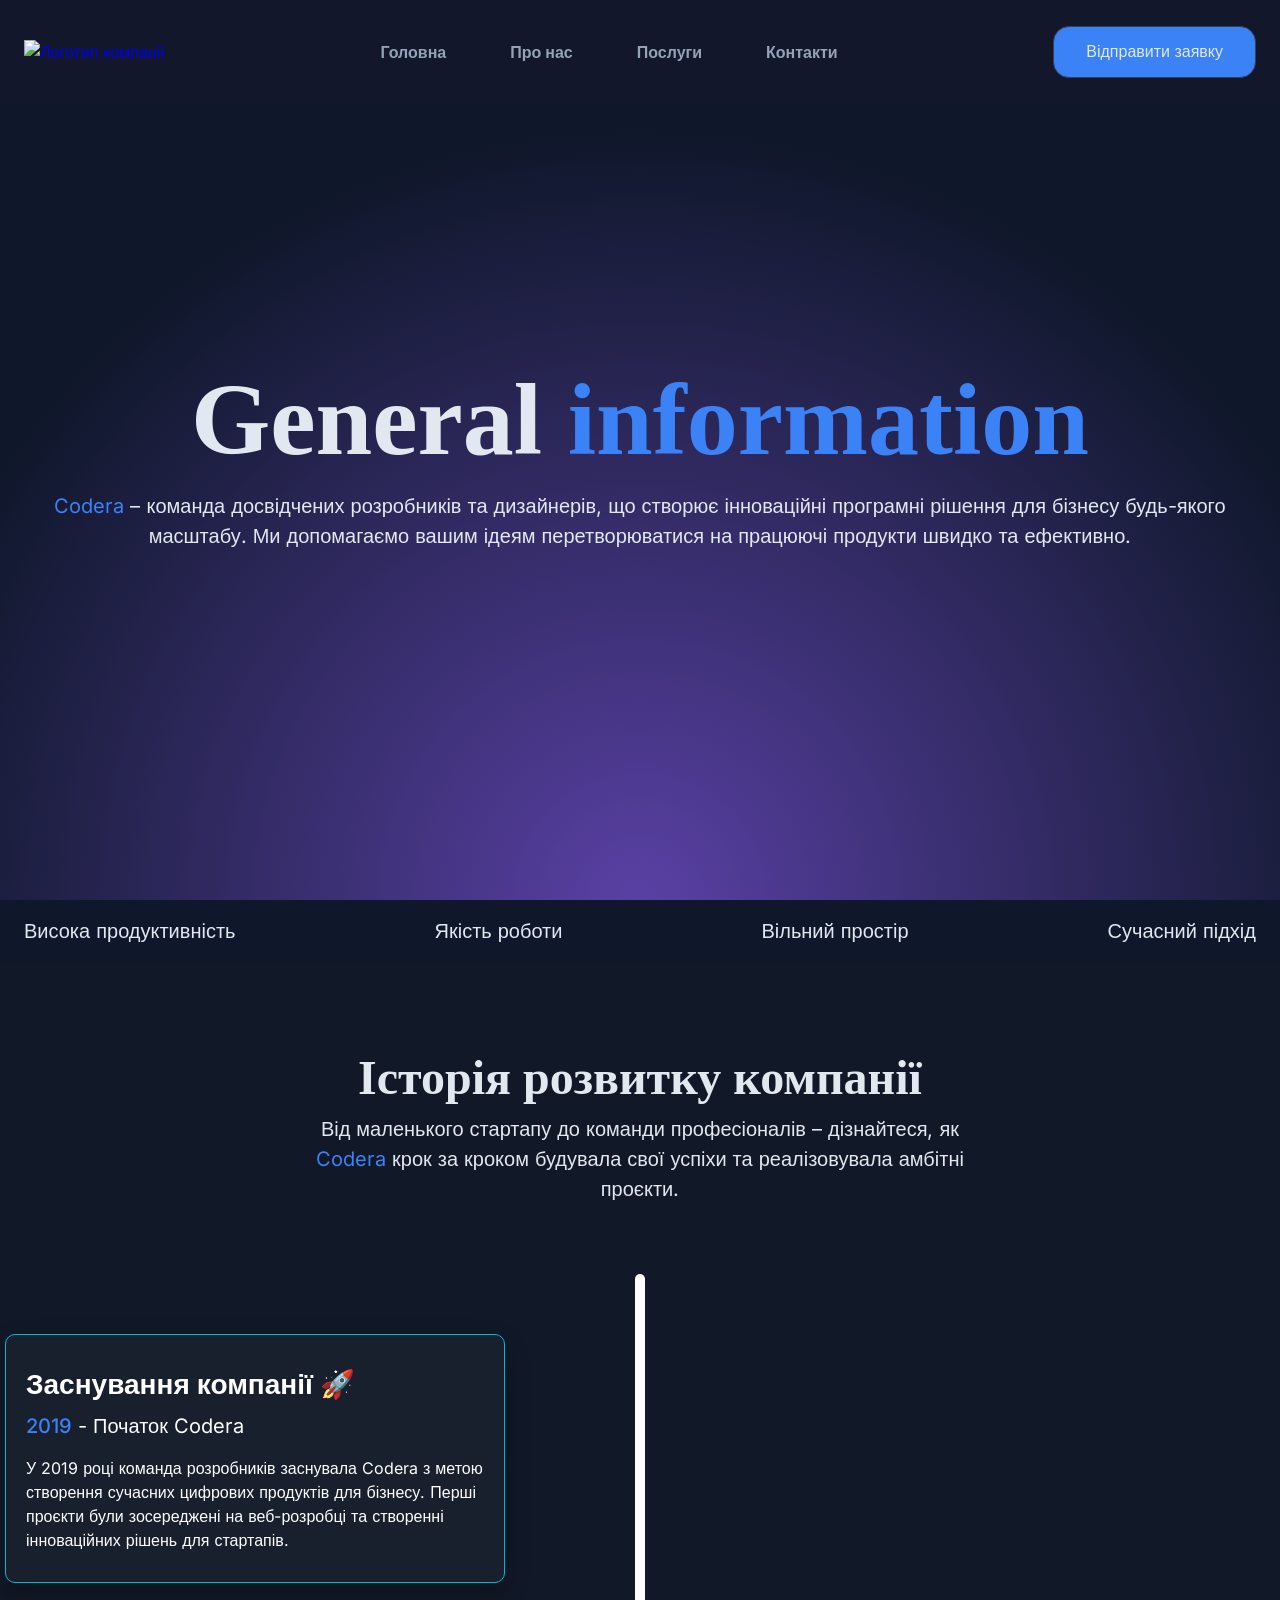
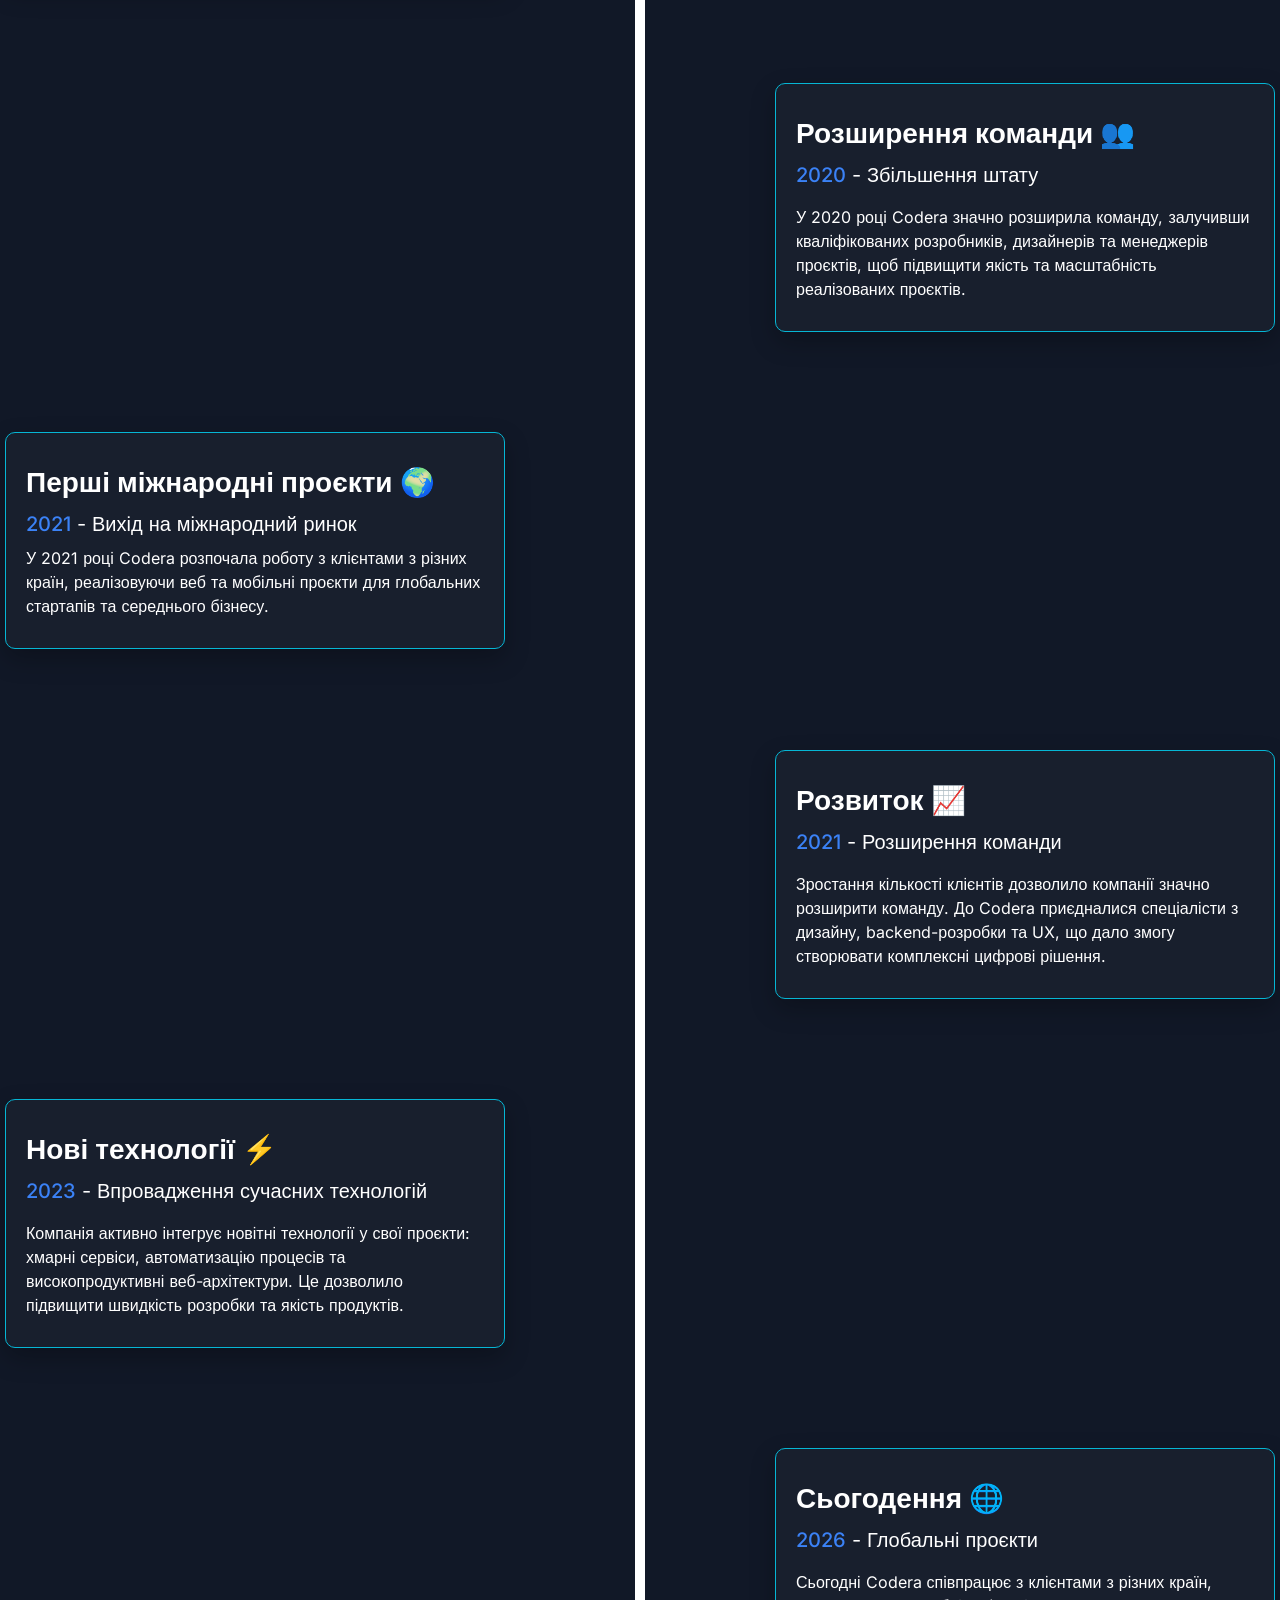
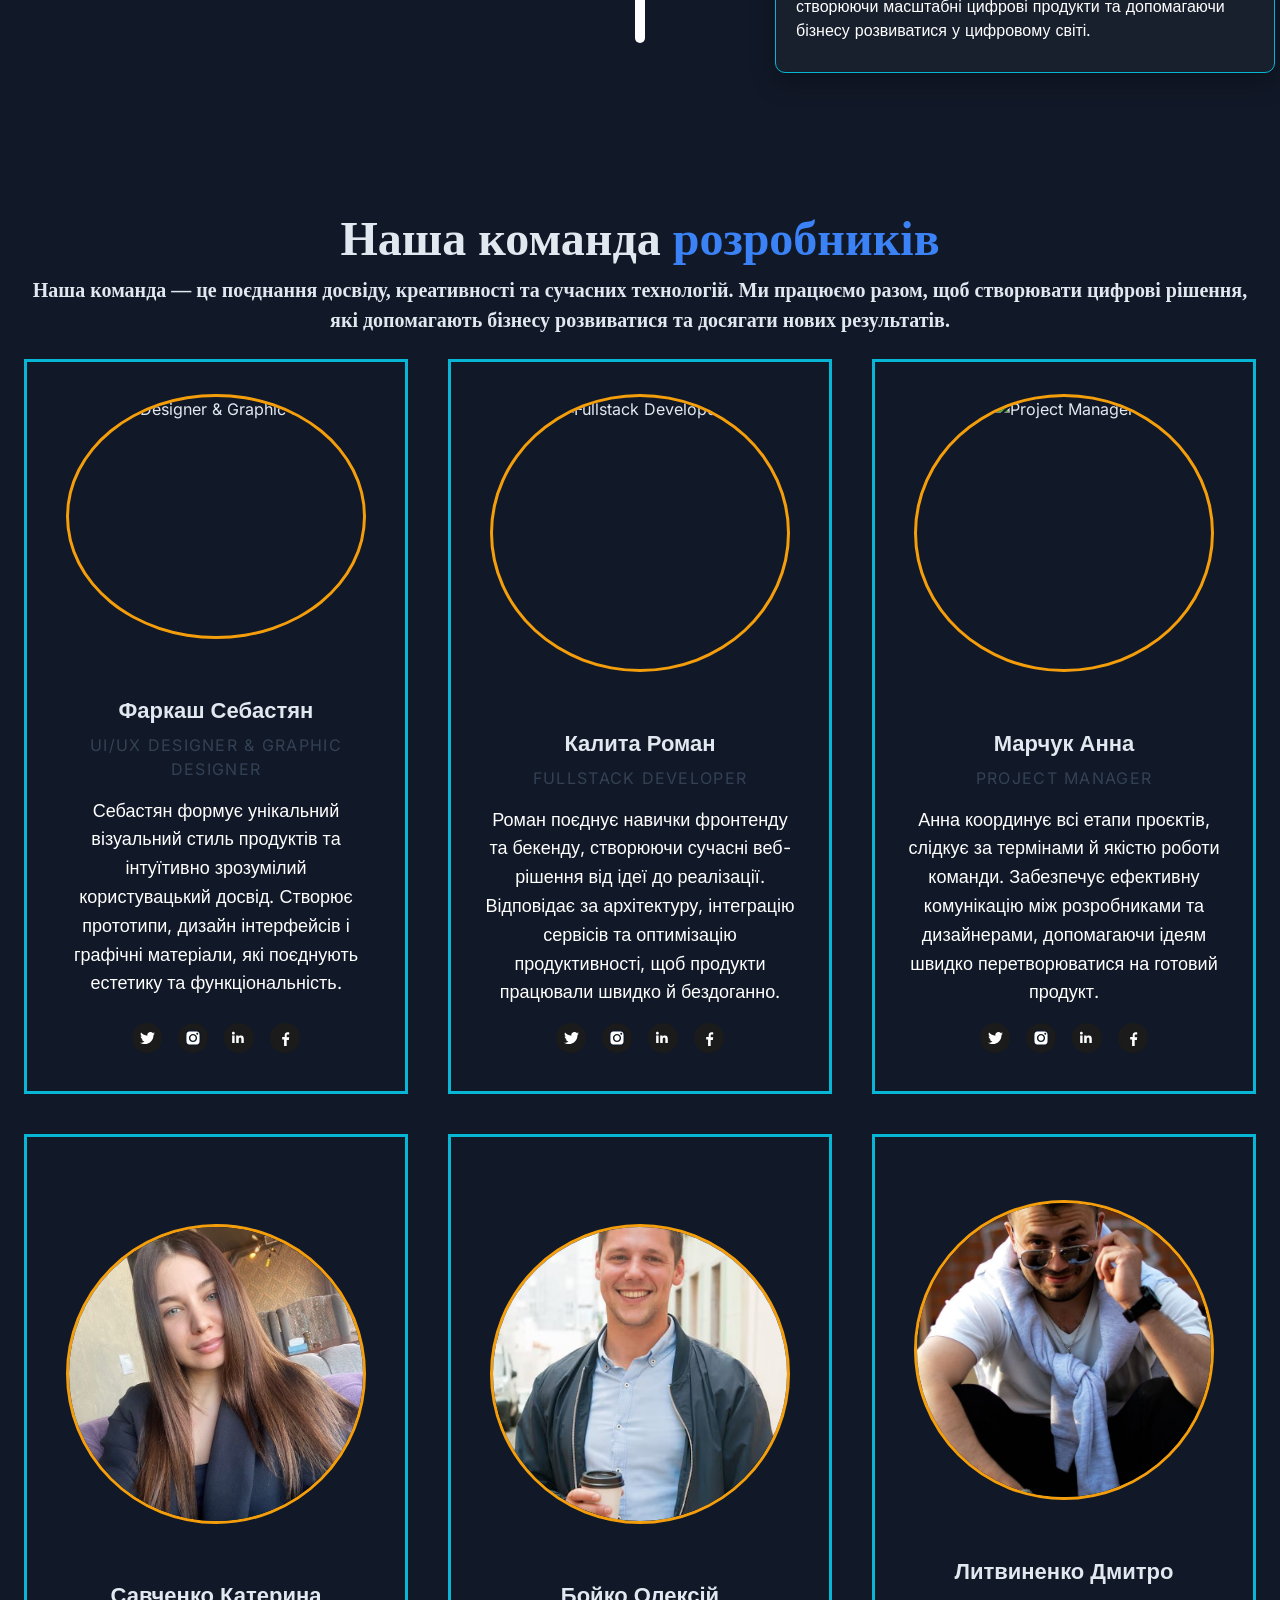
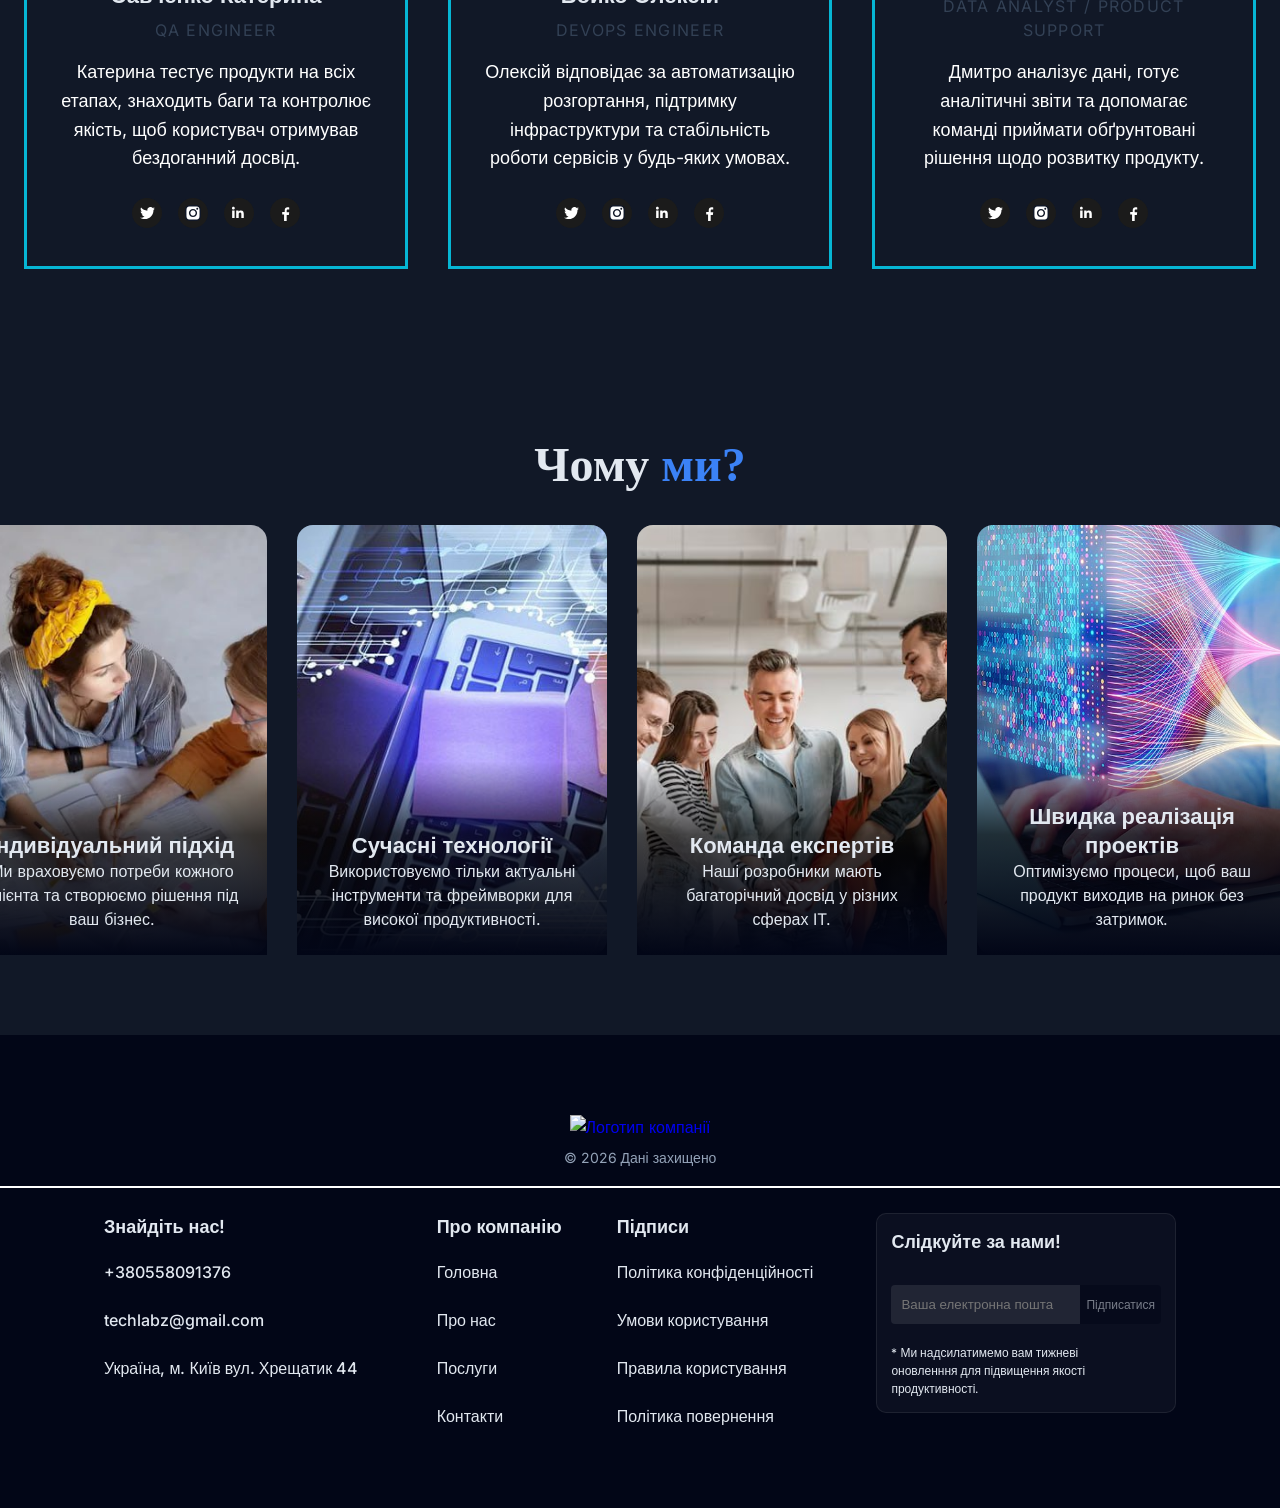
==== about.html @ 3b70743c "massive updates to project" ====
<!doctype html>
<html lang="en">
  <head>
    <meta charset="UTF-8" />
    <meta name="viewport" content="width=device-width, initial-scale=1.0" />
    <title>Codera</title>
    <link rel="stylesheet" href="./css/main.min.css" />
  </head>
  <body>
    <header class="header">
      <div class="container container__wide">
        <div class="header__container">
          <nav class="header__nav">
            <a href="index.html">
              <img
                class="company-logo"
                src="./company-logo.svg"
                alt="Логотип компанії"
              />
            </a>

            <ul class="header__menu">
              <li>
                <a class="header__link" href="index.html">Головна</a>
              </li>
              <li>
                <a class="header__link" href="about.html">Про нас</a>
              </li>
              <li><a class="header__link" href="#">Послуги</a></li>
              <li><a class="header__link" href="contacts.html">Контакти</a></li>
            </ul>
          </nav>
          <button class="submit-button font-weight-500" type="button">
            Відправити заявку
          </button>
        </div>
      </div>
    </header>
    <main>
      <section class="hero-section">
        <div class="container container__narrow">
          <div class="hero-section__container stack stack--lg">
            <div class="section-header section-header--centered">
              <h1 class="hero-section__title" lang="en">
                General <span class="text-brand">information</span>
              </h1>
              <p
                class="font-size-20 mrg-center section-title section__title--centered"
              >
                <span class="text-brand">Codera</span> – команда досвідчених
                розробників та дизайнерів, що створює інноваційні програмні
                рішення для бізнесу будь-якого масштабу. Ми допомагаємо вашим
                ідеям перетворюватися на працюючі продукти швидко та ефективно.
              </p>
            </div>
          </div>
        </div>
      </section>
      <section class="advantages-section">
        <div class="container container__narrow">
          <ul class="advantages-section__list">
            <li class="font-size-20">Висока продуктивність</li>
            <li class="font-size-20">Якість роботи</li>
            <li class="font-size-20">Вільний простір</li>
            <li class="font-size-20">Сучасний підхід</li>
          </ul>
        </div>
      </section>
      <section class="history-section section">
        <div class="container container__narrow">
          <div
            class="section-header section-header--lg section-header--centered"
          >
            <h2 class="history-section-title font-size-48">
              Історія розвитку компанії
            </h2>
            <p class="history-section-text font-size-20">
              Від маленького стартапу до команди професіоналів – дізнайтеся, як
              <span class="text-brand">Codera</span> крок за кроком будувала
              свої успіхи та реалізовувала амбітні проєкти.
            </p>
          </div>
          <div class="history-section-container">
            <div class="history-section-timeline"></div>

            <article class="history-section-item left">
              <!-- img -->
              <div class="history-section-item-text-container stack stack--md">
                <div class="history-section-titles-content stack stack--sm">
                  <h3 class="history-section-item-title">
                    Заснування компанії <span class="emoji">🚀</span>
                  </h3>
                  <p class="history-section-item-subtitle">
                    <span class="text-brand font-weight-500">2019</span> -
                    Початок Codera
                  </p>
                </div>

                <p class="history-section-item-text">
                  У 2019 році команда розробників заснувала Codera з метою
                  створення сучасних цифрових продуктів для бізнесу. Перші
                  проєкти були зосереджені на веб-розробці та створенні
                  інноваційних рішень для стартапів.
                </p>
              </div>
              <span class="history-section-item-dot"></span>
            </article>
            <article class="history-section-item right">
              <div class="history-section-item-text-container stack stack--md">
                <div class="history-section-titles-content stack stack--sm">
                  <h3 class="history-section-item-title">
                    Розширення команди <span class="emoji">👥</span>
                  </h3>
                  <p class="history-section-item-subtitle">
                    <span class="text-brand font-weight-500">2020</span> -
                    Збільшення штату
                  </p>
                </div>

                <p class="history-section-item-text">
                  У 2020 році Codera значно розширила команду, залучивши
                  кваліфікованих розробників, дизайнерів та менеджерів проєктів,
                  щоб підвищити якість та масштабність реалізованих проєктів.
                </p>
              </div>
              <span class="history-section-item-dot"></span>
            </article>

            <article class="history-section-item left">
              <div class="history-section-item-text-container stack stack--md">
                <div class="history-section-title-content stack stack--sm">
                  <h3 class="history-section-item-title">
                    Перші міжнародні проєкти <span class="emoji">🌍</span>
                  </h3>
                  <p class="history-section-item-subtitle">
                    <span class="text-brand font-weight-500">2021</span> - Вихід
                    на міжнародний ринок
                  </p>
                  <p class="history-section-item-text">
                    У 2021 році Codera розпочала роботу з клієнтами з різних
                    країн, реалізовуючи веб та мобільні проєкти для глобальних
                    стартапів та середнього бізнесу.
                  </p>
                </div>
              </div>
              <span class="history-section-item-dot"></span>
            </article>

            <article class="history-section-item right">
              <!-- img -->
              <div class="history-section-item-text-container stack stack--md">
                <div class="history-section-titles-content stack stack--sm">
                  <h3 class="history-section-item-title">
                    Розвиток <span class="emoji">📈</span>
                  </h3>
                  <p class="history-section-item-subtitle">
                    <span class="text-brand font-weight-500">2021</span> -
                    Розширення команди
                  </p>
                </div>

                <p class="history-section-item-text">
                  Зростання кількості клієнтів дозволило компанії значно
                  розширити команду. До Codera приєдналися спеціалісти з
                  дизайну, backend-розробки та UX, що дало змогу створювати
                  комплексні цифрові рішення.
                </p>
              </div>
              <span class="history-section-item-dot"></span>
            </article>

            <article class="history-section-item left">
              <!-- img -->
              <div class="history-section-item-text-container stack stack--md">
                <div class="history-section-titles-content stack stack--sm">
                  <h3 class="history-section-item-title">
                    Нові технології <span class="emoji">⚡</span>
                  </h3>
                  <p class="history-section-item-subtitle">
                    <span class="text-brand font-weight-500">2023</span> -
                    Впровадження сучасних технологій
                  </p>
                </div>

                <p class="history-section-item-text">
                  Компанія активно інтегрує новітні технології у свої проєкти:
                  хмарні сервіси, автоматизацію процесів та високопродуктивні
                  веб-архітектури. Це дозволило підвищити швидкість розробки та
                  якість продуктів.
                </p>
              </div>
              <span class="history-section-item-dot"></span>
            </article>

            <article class="history-section-item right">
              <!-- img -->
              <div class="history-section-item-text-container stack stack--md">
                <div class="history-section-titles-content stack stack--sm">
                  <h3 class="history-section-item-title">
                    Сьогодення <span class="emoji">🌐</span>
                  </h3>
                  <p class="history-section-item-subtitle">
                    <span class="text-brand font-weight-500">2026</span> -
                    Глобальні проєкти
                  </p>
                </div>

                <p class="history-section-item-text">
                  Сьогодні Codera співпрацює з клієнтами з різних країн,
                  створюючи масштабні цифрові продукти та допомагаючи бізнесу
                  розвиватися у цифровому світі.
                </p>
              </div>
              <span class="history-section-item-dot"></span>
            </article>
          </div>
        </div>
      </section>
      <section class="team-section section">
        <div class="container container__narrow">
          <div class="team-section-container stack stack--lg">
            <div class="section-header section-header--centered stack">
              <h2 class="team-section-title font-size-48">
                Наша команда <span class="text-brand">розробників</span>
                <p class="team-section-text font-size-20">
                  Наша команда — це поєднання досвіду, креативності та сучасних
                  технологій. Ми працюємо разом, щоб створювати цифрові рішення,
                  які допомагають бізнесу розвиватися та досягати нових
                  результатів.
                </p>
              </h2>
            </div>
            <ul class="section-grid">
              <li>
                <article class="team-section-card">
                  <div class="team-section-card-avatar">
                    <img
                      class="team-section-card-image"
                      src="."
                      alt="UI/UX Designer & Graphic Designer"
                    />
                  </div>
                  <div class="team-section-card-container stack stack--md">
                    <div class="team-section-text-container stack stack--md">
                      <div class="team-section-card-headings stack stack--sm">
                        <h3 class="team-section-card-title">Фаркаш Себастян</h3>
                        <p class="team-section-card-position" lang="en">
                          UI/UX Designer & Graphic Designer
                        </p>
                      </div>

                      <p class="team-section-card-text">
                        Себастян формує унікальний візуальний стиль продуктів та
                        інтуїтивно зрозумілий користувацький досвід. Створює
                        прототипи, дизайн інтерфейсів і графічні матеріали, які
                        поєднують естетику та функціональність.
                      </p>
                    </div>
                  </div>
                  <div
                    class="social-media-container social-media-container--centered"
                  >
                    <a href="#">
                      <svg width="30" height="30">
                        <use href="./icons.svg#X-icon"></use>
                      </svg>
                    </a>
                    <a href="#">
                      <svg width="30" height="30">
                        <use href="./icons.svg#instagram-icon"></use>
                      </svg>
                    </a>
                    <a href="#">
                      <svg width="30" height="30">
                        <use href="./icons.svg#linkedin-icon"></use>
                      </svg>
                    </a>
                    <a href="#">
                      <svg width="30" height="30">
                        <use href="./icons.svg#facebook-icon"></use>
                      </svg>
                    </a>
                  </div>
                </article>
              </li>
              <li>
                <article class="team-section-card">
                  <div class="team-section-card-avatar">
                    <img
                      class="team-section-card-image"
                      src="."
                      alt="Fullstack Developer"
                    />
                  </div>
                  <div class="team-section-card-container stack stack--md">
                    <div class="team-section-text-container stack stack--md">
                      <div class="team-section-card-headings stack stack--sm">
                        <h3 class="team-section-card-title">Калита Роман</h3>
                        <p class="team-section-card-position" lang="en">
                          Fullstack Developer
                        </p>
                      </div>

                      <p class="team-section-card-text">
                        Роман поєднує навички фронтенду та бекенду, створюючи
                        сучасні веб-рішення від ідеї до реалізації. Відповідає
                        за архітектуру, інтеграцію сервісів та оптимізацію
                        продуктивності, щоб продукти працювали швидко й
                        бездоганно.
                      </p>
                    </div>
                    <div
                      class="social-media-container social-media-container--centered"
                    >
                      <a href="#">
                        <svg width="30" height="30">
                          <use href="./icons.svg#X-icon"></use>
                        </svg>
                      </a>
                      <a href="#">
                        <svg width="30" height="30">
                          <use href="./icons.svg#instagram-icon"></use>
                        </svg>
                      </a>
                      <a href="#">
                        <svg width="30" height="30">
                          <use href="./icons.svg#linkedin-icon"></use>
                        </svg>
                      </a>
                      <a href="#">
                        <svg width="30" height="30">
                          <use href="./icons.svg#facebook-icon"></use>
                        </svg>
                      </a>
                    </div>
                  </div>
                </article>
              </li>
              <li>
                <article class="team-section-card">
                  <div class="team-section-card-avatar">
                    <img
                      class="team-section-card-image"
                      src="."
                      alt="Project Manager"
                    />
                  </div>
                  <div class="team-section-card-container stack stack--md">
                    <div
                      class="team-section-card-text-container stack stack--md"
                    >
                      <div class="team-section-card-headings stack stack--sm">
                        <h3 class="team-section-card-title">Марчук Анна</h3>
                        <p class="team-section-card-position" lang="en">
                          Project Manager
                        </p>
                      </div>

                      <p class="team-section-card-text">
                        Анна координує всі етапи проєктів, слідкує за термінами
                        й якістю роботи команди. Забезпечує ефективну
                        комунікацію між розробниками та дизайнерами, допомагаючи
                        ідеям швидко перетворюватися на готовий продукт.
                      </p>
                    </div>
                    <div
                      class="social-media-container social-media-container--centered"
                    >
                      <a href="#">
                        <svg width="30" height="30">
                          <use href="./icons.svg#X-icon"></use>
                        </svg>
                      </a>
                      <a href="#">
                        <svg width="30" height="30">
                          <use href="./icons.svg#instagram-icon"></use>
                        </svg>
                      </a>
                      <a href="#">
                        <svg width="30" height="30">
                          <use href="./icons.svg#linkedin-icon"></use>
                        </svg>
                      </a>
                      <a href="#">
                        <svg width="30" height="30">
                          <use href="./icons.svg#facebook-icon"></use>
                        </svg>
                      </a>
                    </div>
                  </div>
                </article>
              </li>
              <li>
                <article class="team-section-card">
                  <div class="team-section-card-avatar">
                    <img
                      class="team-section-card-image"
                      src="./images/staff-member-1.jpg"
                      alt="UI/UX Designer & Graphic Designer"
                    />
                  </div>
                  <div class="team-section-card-container stack stack--md">
                    <div class="team-section-text-container stack stack--md">
                      <div class="team-section-card-headings stack stack--sm">
                        <h3 class="team-section-card-title">
                          Савченко Катерина
                        </h3>
                        <p class="team-section-card-position" lang="en">
                          QA Engineer
                        </p>
                      </div>

                      <p class="team-section-card-text">
                        Катерина тестує продукти на всіх етапах, знаходить баги
                        та контролює якість, щоб користувач отримував
                        бездоганний досвід.
                      </p>
                    </div>
                  </div>
                  <div
                    class="social-media-container social-media-container--centered"
                  >
                    <a href="#">
                      <svg width="30" height="30">
                        <use href="./icons.svg#X-icon"></use>
                      </svg>
                    </a>
                    <a href="#">
                      <svg width="30" height="30">
                        <use href="./icons.svg#instagram-icon"></use>
                      </svg>
                    </a>
                    <a href="#">
                      <svg width="30" height="30">
                        <use href="./icons.svg#linkedin-icon"></use>
                      </svg>
                    </a>
                    <a href="#">
                      <svg width="30" height="30">
                        <use href="./icons.svg#facebook-icon"></use>
                      </svg>
                    </a>
                  </div>
                </article>
              </li>
              <li>
                <article class="team-section-card">
                  <div class="team-section-card-avatar">
                    <img
                      class="team-section-card-image"
                      src="./images/staff-member-2.jpg"
                      alt="UI/UX Designer & Graphic Designer"
                    />
                  </div>
                  <div class="team-section-card-container stack stack--md">
                    <div class="team-section-text-container stack stack--md">
                      <div class="team-section-card-headings stack stack--sm">
                        <h3 class="team-section-card-title">Бойко Олексій</h3>
                        <p class="team-section-card-position" lang="en">
                          DevOps Engineer
                        </p>
                      </div>

                      <p class="team-section-card-text">
                        Олексій відповідає за автоматизацію розгортання,
                        підтримку інфраструктури та стабільність роботи сервісів
                        у будь-яких умовах.
                      </p>
                    </div>
                  </div>
                  <div
                    class="social-media-container social-media-container--centered"
                  >
                    <a href="#">
                      <svg width="30" height="30">
                        <use href="./icons.svg#X-icon"></use>
                      </svg>
                    </a>
                    <a href="#">
                      <svg width="30" height="30">
                        <use href="./icons.svg#instagram-icon"></use>
                      </svg>
                    </a>
                    <a href="#">
                      <svg width="30" height="30">
                        <use href="./icons.svg#linkedin-icon"></use>
                      </svg>
                    </a>
                    <a href="#">
                      <svg width="30" height="30">
                        <use href="./icons.svg#facebook-icon"></use>
                      </svg>
                    </a>
                  </div>
                </article>
              </li>
              <li>
                <article class="team-section-card">
                  <div class="team-section-card-avatar">
                    <img
                      class="team-section-card-image"
                      src="./images/staff-member-3.jpg"
                      alt="UI/UX Designer & Graphic Designer"
                    />
                  </div>
                  <div class="team-section-card-container stack stack--md">
                    <div class="team-section-text-container stack stack--md">
                      <div class="team-section-card-headings stack stack--sm">
                        <h3 class="team-section-card-title">
                          Литвиненко Дмитро
                        </h3>
                        <p class="team-section-card-position" lang="en">
                          Data Analyst / Product Support
                        </p>
                      </div>

                      <p class="team-section-card-text">
                        Дмитро аналізує дані, готує аналітичні звіти та
                        допомагає команді приймати обґрунтовані рішення щодо
                        розвитку продукту.
                      </p>
                    </div>
                  </div>
                  <div
                    class="social-media-container social-media-container--centered"
                  >
                    <a href="#">
                      <svg width="30" height="30">
                        <use href="./icons.svg#X-icon"></use>
                      </svg>
                    </a>
                    <a href="#">
                      <svg width="30" height="30">
                        <use href="./icons.svg#instagram-icon"></use>
                      </svg>
                    </a>
                    <a href="#">
                      <svg width="30" height="30">
                        <use href="./icons.svg#linkedin-icon"></use>
                      </svg>
                    </a>
                    <a href="#">
                      <svg width="30" height="30">
                        <use href="./icons.svg#facebook-icon"></use>
                      </svg>
                    </a>
                  </div>
                </article>
              </li>
            </ul>
          </div>
        </div>
      </section>
      <section class="benefits-section section">
        <div class="benefits-section-container stack stack--lg">
          <h2 class="benefits-section-title font-size-48 text-center">
            Чому <span class="text-brand">ми?</span>
          </h2>

          <ul class="benefits-section-list">
            <li class="benefits-section-item">
              <article class="benefits-section-card">
                <img
                  class="benefits-section-card-image"
                  src="./images/advantages-photo-3.jpg"
                  alt="перевага Компанії"
                />

                <h3 class="benefits-section-card-title">
                  Індивідуальний підхід
                </h3>
                <p class="benefits-section-card-text text-center">
                  Ми враховуємо потреби кожного клієнта та створюємо рішення під
                  ваш бізнес.
                </p>
                <div class="card-gradient"></div>
              </article>
            </li>
            <li class="benefits-section-item">
              <article class="benefits-section-card">
                <img
                  class="benefits-section-card-image"
                  src="./images/advantages-photo-1.jpg"
                  alt="перевага Компанії"
                />
                <h3 class="benefits-section-card-title">Сучасні технології</h3>
                <p class="benefits-section-card-text text-center">
                  Використовуємо тільки актуальні інструменти та фреймворки для
                  високої продуктивності.
                </p>
                <div class="card-gradient"></div>
              </article>
            </li>
            <li class="benefits-section-item">
              <article class="benefits-section-card">
                <img
                  class="benefits-section-card-image"
                  src="./images/advantages-photo-2.jpg"
                  alt="перевага Компанії"
                />
                <h3 class="benefits-section-card-title">Команда експертів</h3>
                <p class="benefits-section-card-text text-center">
                  Наші розробники мають багаторічний досвід у різних сферах IT.
                </p>
                <div class="card-gradient"></div>
              </article>
            </li>
            <li class="benefits-section-item">
              <article class="benefits-section-card">
                <img
                  class="benefits-section-card-image"
                  src="./images/advantages-photo-4.jpg"
                  alt="перевага Компанії"
                />
                <h3 class="benefits-section-card-title text-center">
                  Швидка реалізація проектів
                </h3>
                <p class="benefits-section-card-text text-center">
                  Оптимізуємо процеси, щоб ваш продукт виходив на ринок без
                  затримок.
                </p>
                <div class="card-gradient"></div>
              </article>
            </li>
            <li class="benefits-section-item">
              <article class="benefits-section-card">
                <img
                  class="benefits-section-card-image"
                  src="./images/history-img-1.jpg"
                  alt="перевага Компанії"
                />
                <h3 class="benefits-section-card-title">Якість понад усе</h3>
                <p class="benefits-section-card-text text-center">
                  Тестування на кожному етапі гарантує стабільність і
                  надійність.
                </p>
                <div class="card-gradient"></div>
              </article>
            </li>
            <li class="benefits-section-item">
              <article class="benefits-section-card">
                <img
                  class="benefits-section-card-image"
                  src="./images/history-img-3.jpg"
                  alt="перевага Компанії"
                />

                <h3 class="benefits-section-card-title">Постійна підтримка</h3>
                <p class="benefits-section-card-text text-center">
                  Ми супроводжуємо проекти навіть після релізу, щоб ваш бізнес
                  працював без збоїв.
                </p>
                <div class="card-gradient"></div>
              </article>
            </li>
            <li class="benefits-section-item">
              <article class="benefits-section-card">
                <img
                  class="benefits-section-card-image"
                  src="./images/history-img-2.jpg"
                  alt="перевага Компанії"
                />
                <h3 class="benefits-section-card-title">Прозора комунікація</h3>
                <p class="benefits-section-card-text text-center">
                  Ви завжди в курсі прогресу проекту, без неприємних сюрпризів.
                </p>
                <div class="card-gradient"></div>
              </article>
            </li>
          </ul>
        </div>
      </section>
    </main>
    <footer class="footer">
      <div class="container container__wide">
        <div class="footer__container">
          <div class="footer__info stack stack--sm">
            <a href="#">
              <img
                class="company-logo"
                src="./company-logo.svg"
                alt="Логотип компанії"
              />
            </a>
            <p class="footer__copyright">&copy; 2026 Дані захищено</p>
          </div>

          <div class="footer__content-container">
            <div class="footer__address-interactives">
              <address class="footer__address">
                <h4 class="footer__address-title">Знайдіть нас!</h4>
                <ul class="footer__address-list stack stack--lg">
                  <li class="footer__address-link">
                    <a class="footer__link" href="tel:+380558091376"
                      >+380558091376</a
                    >
                  </li>
                  <li class="footer__address-link">
                    <a class="footer__link" href="mailto:techlabz@gmail.com"
                      >techlabz@gmail.com</a
                    >
                  </li>
                  <li class="footer__address-link">
                    <a
                      class="footer__link"
                      href="https://www.google.com/maps/@50.4439377,30.5202675,21z?entry=ttu&g_ep=EgoyMDI2MDMwNC4xIKXMDSoASAFQAw%3D%3D"
                      >Україна, м. Київ вул. Хрещатик 44</a
                    >
                  </li>
                </ul>
              </address>
              <div class="footer__interactives">
                <div class="footer__links">
                  <h4 class="footer__links-title">Про компанію</h4>
                  <ul class="footer__nav-list stack stack--lg">
                    <li><a class="footer__link" href="#">Головна</a></li>
                    <li><a class="footer__link" href="#">Про нас</a></li>
                    <li><a class="footer__link" href="#">Послуги</a></li>
                    <li><a class="footer__link" href="#">Контакти</a></li>
                  </ul>
                </div>
                <div class="footer__legals">
                  <h4 class="footer__legals-title">Підписи</h4>
                  <ul class="footer__legals-list stack stack--lg">
                    <li>
                      <a class="footer__link" href="#"
                        >Політика конфіденційності</a
                      >
                    </li>
                    <li>
                      <a class="footer__link" href="#">Умови користування</a>
                    </li>
                    <li>
                      <a class="footer__link" href="#">Правила користування</a>
                    </li>
                    <li>
                      <a class="footer__link" href="#">Політика повернення</a>
                    </li>
                  </ul>
                </div>
              </div>
            </div>

            <div class="footer__input-window">
              <h4 class="footer__input-window-title">Слідкуйте за нами!</h4>
              <form class="footer__form" name="subscription-form">
                <div class="footer__input">
                  <label
                    class="footer__input-label visually-hidden"
                    for="user-subscription"
                    >Ваша електронна пошта</label
                  >
                  <input
                    class="footer__input-control"
                    id="user-subscription"
                    name="user-subscription"
                    type="email"
                    pattern="^[^\s@]+@[^\s@]+\.[^\s@]{2,}$"
                    autocomplete="off"
                    title="Enter a valid email"
                    placeholder="Ваша електронна пошта"
                  />
                </div>
                <button class="button-subscribe" type="submit" disabled>
                  Підписатися
                </button>
              </form>
              <p class="footer__input-window-text">
                * Ми надсилатимемо вам тижневі оновленння для підвищення якості
                продуктивності.
              </p>
            </div>
          </div>
        </div>
      </div>
    </footer>
    <script src="./js/scroll-animations.js"></script>
    <script src="./js/slider.js"></script>
  </body>
</html>
---- css/main.min.css ----
@font-face{font-display:swap;font-family:"Montserrat";font-style:normal;font-weight:400;src:url("../fonts/montserrat-v31-latin-regular.woff2") format("woff2")}@font-face{font-display:swap;font-family:"Montserrat";font-style:normal;font-weight:500;src:url("../fonts/montserrat-v31-latin-500.woff2") format("woff2")}@font-face{font-display:swap;font-family:"Montserrat";font-style:normal;font-weight:600;src:url("../fonts/montserrat-v31-latin-600.woff2") format("woff2")}@font-face{font-display:swap;font-family:"Montserrat";font-style:normal;font-weight:700;src:url("../fonts/montserrat-v31-latin-700.woff2") format("woff2")}@font-face{font-display:swap;font-family:"Inter";font-style:normal;font-weight:400;src:url("../fonts/inter-v20-latin-regular.woff2") format("woff2")}@font-face{font-display:swap;font-family:"Inter";font-style:normal;font-weight:500;src:url("../fonts/inter-v20-latin-500.woff2") format("woff2")}@font-face{font-display:swap;font-family:"Inter";font-style:normal;font-weight:600;src:url("../fonts/inter-v20-latin-600.woff2") format("woff2")}*{-webkit-box-sizing:border-box;box-sizing:border-box}a{display:inline-block;text-decoration:none}ul{list-style-type:none;padding:0;margin:0}body{overflow-x:hidden;font-size:16px;font-weight:400;font-family:"Inter",sans-serif;line-height:1.5;background-color:var(--color-brand-dark);color:var(--color-brand-text);margin:0}address{font-style:normal}[class$=-button]{display:block}h1,h2{font-family:"Monteserrat","sans-serif";font-size:32px}h3{font-size:28px;line-height:1.3}h1,h2,h3,h4,h5,h6,p{margin:0}fieldset{border:none;margin:0;padding:0}input,textarea{outline:none}img{width:100%;height:100%;-o-object-fit:cover;object-fit:cover}:root{--color-brand-default: #3b82f6;--color-brand-dark: #0f172a;--color-secondary-dark: #1e293b;--color-brand-hover: #2563eb;--color-brand-light: #ffffff;--color-brand-text: #e2e8f0;--color-secondary-text: #94a3b8;--color-brand-border: #334155;--color-brand-highlight: #06b6d4;--color-section-alternative: #111827;--color-highlight-border: #f59e0b}.visually-hidden{position:absolute;top:auto;left:-10000px;overflow:hidden;width:1px;height:1px}.font-weight-500{font-weight:500}.font-size-20{font-size:20px}.font-size-48{font-size:48px}.section-header{width:100%}.section-header--centered{margin:0 auto;text-align:center}.section-header--sm{max-width:400px}.section-header--md{max-width:600px}.section-header--lg{max-width:700px}.stack{display:-webkit-box;display:-ms-flexbox;display:flex;-webkit-box-orient:vertical;-webkit-box-direction:normal;-ms-flex-direction:column;flex-direction:column}.stack--sm{gap:8px}.stack--md{gap:16px}.stack--lg{gap:24px}.company-logo{width:185px;height:auto}.emoji{white-space:nowrap}.circle-small{position:absolute;z-index:2;right:112px;bottom:42px;width:138px;height:138px;border-radius:50%;background-color:var(--color-brand-border)}.circle-big{position:absolute;bottom:-98px;right:-87px;width:269px;height:269px;border-radius:50%;background-color:var(--color-secondary-dark)}.text-brand{color:var(--color-brand-default)}.text-white{color:var(--color-brand-text)}.text-center{text-align:center}.mrg-center{margin:0 auto}.card-gradient{position:absolute;inset:0;background:-webkit-gradient(linear, left top, left bottom, color-stop(55%, rgba(0, 0, 0, 0)), color-stop(72%, rgba(0, 0, 0, 0.7)), to(#020617));background:linear-gradient(180deg, rgba(0, 0, 0, 0) 55%, rgba(0, 0, 0, 0.7) 72%, #020617 100%);z-index:1}.container{width:100%;margin:0 auto;padding:0 24px}.container__narrow{max-width:1388px}.container__wide{max-width:1548px}.section{padding:80px 0;background-color:var(--color-section-alternative)}.section__title--centered{text-align:center}.section-grid{display:grid;gap:40px;grid-template-columns:repeat(auto-fit, minmax(380px, 1fr));-webkit-box-align:end;-ms-flex-align:end;align-items:end}@-webkit-keyframes borderRun-about{0%{background-position:0%}100%{background-position:100%}}@keyframes borderRun-about{0%{background-position:0%}100%{background-position:100%}}@-webkit-keyframes borderRun-service{0%{background-position:0%}100%{background-position:300%}}@keyframes borderRun-service{0%{background-position:0%}100%{background-position:300%}}.social-media-container{display:-webkit-box;display:-ms-flexbox;display:flex;gap:16px}.social-media-container--centered{-webkit-box-pack:center;-ms-flex-pack:center;justify-content:center}.submit-button,.readmore-button{font-size:16px;padding:16px 32px;border:1px solid var(--color-brand-border);color:var(--color-brand-text);background-color:var(--color-brand-default);border-radius:16px;-webkit-transition:background-color .4s;transition:background-color .4s}.submit-button:hover{background-color:var(--color-brand-hover)}.readmore-button{background-color:var(--color-brand-light);color:var(--color-secondary-dark);-webkit-transition:color .4s,background-color .4s;transition:color .4s,background-color .4s}.readmore-button:hover{background-color:var(--color-secondary-text);color:var(--color-brand-light)}.make-a-call-button{z-index:2;display:-webkit-box;display:-ms-flexbox;display:flex;gap:16px;-webkit-box-align:center;-ms-flex-align:center;align-items:center;-webkit-box-pack:center;-ms-flex-pack:center;justify-content:center;padding:12px 20px;border:1px solid var(--color-brand-border);background-color:var(--color-brand-default);color:var(--color-brand-text);border-radius:10px;-webkit-transition:background-color .4s;transition:background-color .4s}.make-a-call-button:hover{background-color:var(--color-brand-hover)}.make-a-call-button:hover .arrow-wrapper{-webkit-transform:translateX(10px);transform:translateX(10px)}.button-subscribe{border-radius:0 4px 4px 0;border:none;background-color:#020617;color:var(--color-brand-text);font-size:12px;-webkit-transition:background-color .35s ease;transition:background-color .35s ease}.button-subscribe:disabled{opacity:.5;cursor:not-allowed}.button-subscribe:not(:disabled):hover{background-color:var(--color-brand-dark)}.send-message-button{-ms-flex-item-align:end;align-self:flex-end}.arrow-wrapper{-webkit-transition:-webkit-transform .35s ease;transition:-webkit-transform .35s ease;transition:transform .35s ease;transition:transform .35s ease, -webkit-transform .35s ease}.btn-arrow{-webkit-transform:rotate(180deg);transform:rotate(180deg);color:var(--color-brand-highlight)}.header{position:fixed;padding:26px 0;z-index:6;top:0;left:0;width:100%;background-color:rgba(20,25,45,.7);backdrop-filter:blur(12px)}.header__container{display:-webkit-box;display:-ms-flexbox;display:flex;-webkit-box-align:center;-ms-flex-align:center;align-items:center;gap:40px}.header__nav{display:-webkit-box;display:-ms-flexbox;display:flex;-webkit-box-align:center;-ms-flex-align:center;align-items:center;gap:40px;-webkit-box-flex:1;-ms-flex-positive:1;flex-grow:1}.header__menu{display:-webkit-box;display:-ms-flexbox;display:flex;-webkit-box-pack:center;-ms-flex-pack:center;justify-content:center;-webkit-box-align:center;-ms-flex-align:center;align-items:center;gap:64px;-webkit-box-flex:1;-ms-flex-positive:1;flex-grow:1}.header__link{color:var(--color-secondary-text);font-weight:600;-webkit-transition:color .35s;transition:color .35s}.header__link:hover{color:var(--color-brand-default)}.hero-section{position:relative;padding:272px 0;height:100vh;width:100%;display:-webkit-box;display:-ms-flexbox;display:flex;-webkit-box-pack:center;-ms-flex-pack:center;justify-content:center;-webkit-box-align:center;-ms-flex-align:center;align-items:center;overflow:hidden;background:radial-gradient(circle at center bottom, rgba(139, 92, 246, 0.6) 0%, rgba(15, 23, 42, 0.9) 70%, var(--color-brand-dark) 100%)}.hero-section__container{-webkit-box-pack:center;-ms-flex-pack:center;justify-content:center}.hero-section__title{font-size:102px;font-weight:600;white-space:nowrap;line-height:1.4}.hero-section__btn-container{-webkit-box-align:center;-ms-flex-align:center;align-items:center;-webkit-box-pack:space-evenly;-ms-flex-pack:space-evenly;justify-content:space-evenly;-webkit-box-orient:horizontal;-webkit-box-direction:normal;-ms-flex-direction:row;flex-direction:row}.advantages-section{padding:16px 0}.advantages-section__list{display:-webkit-box;display:-ms-flexbox;display:flex;-webkit-box-align:center;-ms-flex-align:center;align-items:center;-webkit-box-pack:justify;-ms-flex-pack:justify;justify-content:space-between;-webkit-box-flex:1;-ms-flex-positive:1;flex-grow:1;gap:54px;background-color:rgba(0,0,0,0)}.about-us-section__container{gap:28px}.about-us-section__list{display:-webkit-box;display:-ms-flexbox;display:flex;-webkit-box-align:center;-ms-flex-align:center;align-items:center;-ms-flex-wrap:wrap;flex-wrap:wrap;-webkit-box-pack:space-evenly;-ms-flex-pack:space-evenly;justify-content:space-evenly;gap:30px 40px}.about-us-section-card{position:relative;padding:24px;display:-webkit-box;display:-ms-flexbox;display:flex;border:1px solid var(--color-brand-highlight);-webkit-box-orient:vertical;-webkit-box-direction:normal;-ms-flex-direction:column;flex-direction:column;-webkit-box-pack:end;-ms-flex-pack:end;justify-content:flex-end;-webkit-box-align:center;-ms-flex-align:center;align-items:center;min-height:530px;width:380px;border-radius:16px;background:#020617;z-index:0;background-image:-webkit-gradient(linear, left top, left bottom, color-stop(55.21%, rgba(49, 38, 26, 0)), color-stop(72.92%, rgba(49, 38, 26, 0.71)), to(var(--color-primary-dark)));background-image:linear-gradient(180deg, rgba(49, 38, 26, 0) 55.21%, rgba(49, 38, 26, 0.71) 72.92%, var(--color-primary-dark) 100%);-webkit-transition:-webkit-transform .35s ease,-webkit-box-shadow .35s ease;transition:-webkit-transform .35s ease,-webkit-box-shadow .35s ease;transition:transform .35s ease,box-shadow .35s ease;transition:transform .35s ease,box-shadow .35s ease,-webkit-transform .35s ease,-webkit-box-shadow .35s ease;-webkit-animation:borderRun-about 3s linear infinite;animation:borderRun-about 3s linear infinite}.about-us-section-card::before{content:"";position:absolute;inset:-2px;background:-webkit-gradient(linear, left top, right top, from(transparent), color-stop(#2563eb), color-stop(#9933ea), to(transparent));background:linear-gradient(90deg, transparent, #2563eb, #9933ea, transparent);opacity:0;z-index:-1;-webkit-transition:opacity .35s ease;transition:opacity .35s ease;border-radius:inherit}.about-us-section-card::after{content:"";position:absolute;inset:0;background:linear-gradient(120deg, #2563eb, #9933ea);opacity:0;border-radius:inherit;-webkit-transition:opacity .35s ease;transition:opacity .35s ease;z-index:0}.about-us-section-card:hover{-webkit-transform:translateY(-12px) scale(1.02);transform:translateY(-12px) scale(1.02);-webkit-box-shadow:0 25px 60px rgba(0,0,0,.4);box-shadow:0 25px 60px rgba(0,0,0,.4)}.about-us-section-card:hover::before{opacity:.8}.about-us-section-card::after{opacity:.1}.about-us-section-card__title{position:relative;z-index:2;text-align:center;margin-bottom:8px;font-size:25px}.about-us-section-card__text{position:relative;z-index:2;max-width:251px;text-align:center;min-height:74px}.about-us-section-card-wrapper{position:absolute;top:0;left:0;z-index:0;width:100%;height:100%;overflow:hidden;border-radius:16px}.about-us-section-card-image{width:100%;height:100%;-o-object-fit:cover;object-fit:cover;-webkit-transition:-webkit-transform .35s ease;transition:-webkit-transform .35s ease;transition:transform .35s ease;transition:transform .35s ease, -webkit-transform .35s ease}.about-us-section-card:hover .about-us-section-card-image{-webkit-transform:scale(1.05);transform:scale(1.05)}.achievements-section__container{display:-webkit-box;display:-ms-flexbox;display:flex;-webkit-box-align:center;-ms-flex-align:center;align-items:center;-webkit-box-pack:space-evenly;-ms-flex-pack:space-evenly;justify-content:space-evenly;gap:80px}.achievements-section__list{display:grid;grid-template-columns:repeat(2, -webkit-max-content);grid-template-columns:repeat(2, max-content);gap:30px 40px}.achievements-section__card-title{line-height:1.3;text-align:center;max-width:320px;margin-bottom:10px;white-space:nowrap}.achievements-section__card-text{max-width:400px;line-height:1.2}.services-section__container{display:-webkit-box;display:-ms-flexbox;display:flex;-webkit-box-orient:vertical;-webkit-box-direction:normal;-ms-flex-direction:column;flex-direction:column;gap:28px}.services-section-card{position:relative;overflow:hidden;padding:32px;width:100%;height:500px;min-height:220px;border-radius:16px;border:1px solid var(--color-brand-highlight);display:-webkit-box;display:-ms-flexbox;display:flex;-webkit-box-orient:vertical;-webkit-box-direction:normal;-ms-flex-direction:column;flex-direction:column;-webkit-box-pack:end;-ms-flex-pack:end;justify-content:flex-end;-webkit-transition:-webkit-transform .35s ease,-webkit-box-shadow .35s ease;transition:-webkit-transform .35s ease,-webkit-box-shadow .35s ease;transition:transform .35s ease,box-shadow .35s ease;transition:transform .35s ease,box-shadow .35s ease,-webkit-transform .35s ease,-webkit-box-shadow .35s ease}.services-section-card__title{position:relative;z-index:2;line-height:1.3;margin-bottom:12px}.services-section-card__text{position:relative;z-index:2}.services-section-card::before{content:"";position:absolute;inset:-2px;border-radius:inherit;background:-webkit-gradient(linear, left top, right top, from(transparent), color-stop(var(--color-brand-hover)), color-stop(#9933ea), to(transparent));background:linear-gradient(90deg, transparent, var(--color-brand-hover), #9933ea, transparent);opacity:0;-webkit-transition:opacity .35s ease;transition:opacity .35s ease;-webkit-animation:borderRun-service 3s linear infinite;animation:borderRun-service 3s linear infinite;z-index:-1}.services-section-card::after{content:"";position:absolute;inset:-2px;border-radius:inherit;background:linear-gradient(120deg, var(--color-brand-hover), #9933ea);opacity:0;-webkit-transition:opacity .35s ease;transition:opacity .35s ease}.services-section-card:hover{-webkit-transform:translateY(-10px) scale(1.02);transform:translateY(-10px) scale(1.02);-webkit-box-shadow:0 25px 60px rgba(0,0,0,.35);box-shadow:0 25px 60px rgba(0,0,0,.35)}.services-section-card:hover::before{opacity:.8}.services-section-card:hover::after{opacity:.08}.services-section-card-wrapper{position:absolute;top:0;left:0;z-index:0;width:100%;height:100%;overflow:hidden;border-radius:16px}.services-section-card-image{-webkit-transition:-webkit-transform .35s ease;transition:-webkit-transform .35s ease;transition:transform .35s ease;transition:transform .35s ease, -webkit-transform .35s ease}.services-section-card:hover .services-section-card-image{-webkit-transform:scale(1.02);transform:scale(1.02)}.contact-section{padding-bottom:50px}.contact-section__container{display:-webkit-box;display:-ms-flexbox;display:flex;-webkit-box-orient:vertical;-webkit-box-direction:normal;-ms-flex-direction:column;flex-direction:column;gap:50px}.contact-section__title{line-height:1.4}.contact-section__info{position:relative;overflow:hidden;padding:10px;display:-webkit-box;display:-ms-flexbox;display:flex;-webkit-box-orient:vertical;-webkit-box-direction:normal;-ms-flex-direction:column;flex-direction:column;gap:50px;background-color:#020617;border-radius:6px;-ms-flex-preferred-size:40%;flex-basis:40%}.contact-section__inner-title{margin-bottom:8px;font-size:28px}.contact-section__inner-text{font-size:18px}.contact-section__list{display:-webkit-box;display:-ms-flexbox;display:flex;-webkit-box-orient:vertical;-webkit-box-direction:normal;-ms-flex-direction:column;flex-direction:column;-webkit-box-pack:center;-ms-flex-pack:center;justify-content:center;gap:50px;-webkit-box-flex:2;-ms-flex-positive:2;flex-grow:2}.contact-section__item{display:-webkit-box;display:-ms-flexbox;display:flex;-webkit-box-align:center;-ms-flex-align:center;align-items:center;gap:25px}.contact-section__interactives{display:-webkit-box;display:-ms-flexbox;display:flex;gap:50px}.contact-section__form{padding:40px 50px;gap:45px}.contact-section__register-info{display:grid;grid-template-columns:repeat(2, 1fr);gap:40px 45px}.contact-section__label{color:var(--color-brand-border)}.contact-section__form-field{gap:12px;position:relative}.contact-section__form-field:focus-within .contact-section__label{color:var(--color-brand-text)}.contact-section__form-field::after{content:"";border:1px solid var(--color-brand-border);width:100%}.contact-section__form-field:focus-within::after{border:1px solid var(--color-brand-text)}.contact-section__input-control{width:278px;position:relative;background-color:rgba(0,0,0,0);border:none;color:var(--color-brand-text)}.contact-section__selection-title{margin-bottom:14px}.contact-section__selection-list{display:-webkit-box;display:-ms-flexbox;display:flex;gap:20px}.contact-section__selection-item{-webkit-box-flex:1;-ms-flex-positive:1;flex-grow:1}.contact-section__radio{display:-webkit-box;display:-ms-flexbox;display:flex;-webkit-box-align:center;-ms-flex-align:center;align-items:center;gap:10px}.contact-section__radio-box{display:-webkit-box;display:-ms-flexbox;display:flex;-webkit-box-align:center;-ms-flex-align:center;align-items:center;-webkit-box-pack:center;-ms-flex-pack:center;justify-content:center;width:15px;height:15px;background-color:var(--color-secondary-dark);border-radius:50%}.contact-section__radio-icon{display:block;opacity:0}.contact-section__input-radio:checked+.contact-section__radio-box .contact-section__radio-icon{opacity:1}.contact-section__input-radio:checked+.contact-section__radio-box{background-color:var(--color-brand-default)}.contact-section__textarea{resize:none;background-color:rgba(0,0,0,0);border:none;color:var(--color-brand-text)}.contact-section__textarea-container{width:100%;max-width:600px;position:relative}.contact-section__textarea-container:after{position:absolute;content:"";bottom:0;width:100%;max-width:600px;border:1px solid var(--color-brand-light)}.contact-section__textarea-container:focus-within{border:none}.footer{padding:80px;position:relative;background-color:#020617}.footer__info{position:relative;-webkit-box-align:center;-ms-flex-align:center;align-items:center}.footer__info::after{position:absolute;content:"";border:1px solid var(--color-brand-light);width:1280px;bottom:-20px}.footer__container{display:-webkit-box;display:-ms-flexbox;display:flex;-webkit-box-orient:vertical;-webkit-box-direction:normal;-ms-flex-direction:column;flex-direction:column;gap:45px}.footer__content-container{display:-webkit-box;display:-ms-flexbox;display:flex;gap:48px;-webkit-box-align:start;-ms-flex-align:start;align-items:flex-start}.footer__address-interactives{display:-webkit-box;display:-ms-flexbox;display:flex;gap:48px;-webkit-box-pack:center;-ms-flex-pack:center;justify-content:center}.footer__interactives{display:-webkit-box;display:-ms-flexbox;display:flex;gap:40px}.footer__copyright{font-size:14px;color:var(--color-secondary-text)}.footer__address-interactives,.footer__interactives,.footer__legals,.footer__links,.footer__address{-webkit-box-flex:1;-ms-flex-positive:1;flex-grow:1}.footer__address-title,.footer__links-title,.footer__legals-title{font-size:18px;margin-bottom:20px}.footer__link{color:var(--color-brand-text);font-weight:500;-webkit-transition:color .3s ease;transition:color .3s ease}.footer__link:hover{color:var(--color-brand-hover)}.footer__input-window{padding:14px;background:hsla(0,0%,100%,.04);border:1px solid hsla(0,0%,100%,.08);border-radius:10px}.footer__input-window-title{font-size:18px;margin-bottom:30px}.footer__form{display:-webkit-box;display:-ms-flexbox;display:flex;margin-bottom:20px}.footer__input-control{padding:12px 10px;border-radius:4px 0 0 4px;background:hsla(0,0%,100%,.09);border:none;color:var(--color-brand-text)}.footer__input-window-text{max-width:250px;font-size:12px}.history-section-container{position:relative;display:-webkit-box;display:-ms-flexbox;display:flex;-webkit-box-orient:vertical;-webkit-box-direction:normal;-ms-flex-direction:column;flex-direction:column}.history-section-timeline{position:absolute;left:50%;top:70px;width:10px;bottom:0;background-color:var(--color-brand-light);-webkit-transform:translateX(-50%);transform:translateX(-50%);border-radius:5px}.history-section-item{min-height:auto;display:-webkit-box;display:-ms-flexbox;display:flex;-webkit-box-orient:vertical;-webkit-box-direction:normal;-ms-flex-direction:column;flex-direction:column;-webkit-box-pack:end;-ms-flex-pack:end;justify-content:flex-end;padding:30px 20px;background-color:rgba(0,0,0,0);border:1px solid var(--color-brand-highlight);border-radius:10px;position:relative;color:var(--color-brand-light);max-width:500px;width:90%;margin:50px auto;-webkit-box-shadow:0 10px 25px rgba(0,0,0,.25);box-shadow:0 10px 25px rgba(0,0,0,.25);background:hsla(0,0%,100%,.03);opacity:0;will-change:opacity,transform;-webkit-transition:opacity .5s ease,-webkit-transform .6s ease;transition:opacity .5s ease,-webkit-transform .6s ease;transition:opacity .5s ease,transform .6s ease;transition:opacity .5s ease,transform .6s ease,-webkit-transform .6s ease}.history-section-item.left{margin-left:calc(50% - 250px)}.history-section-item.show.left{-webkit-transform:translate(-385px, 80px);transform:translate(-385px, 80px)}.history-section-item-dot{position:absolute;z-index:2;border-radius:50%;background-color:var(--color-brand-light);width:35px;height:35px;top:50%;-webkit-transform:translateY(-50%);transform:translateY(-50%)}.history-section-item-dot:last-child{display:none}.history-section-item-dot.left{right:-154px}.history-section-item-dot.right{left:-154px}.history-section-item-dot.left:nth-child(odd){right:-200px}.history-section-item-dot.right:nth-child(even){right:200px}.history-section-item.right{margin-right:calc(50% - 250px)}.history-section-item.show.right{-webkit-transform:translate(385px, 80px);transform:translate(385px, 80px)}.history-section-item.show{opacity:1;-webkit-transform:translate(0, 0) scale(1);transform:translate(0, 0) scale(1);-webkit-transition:.7s ease-in,-webkit-transform .9s ease;transition:.7s ease-in,-webkit-transform .9s ease;transition:.7s ease-in,transform .9s ease;transition:.7s ease-in,transform .9s ease,-webkit-transform .9s ease}.history-section-item-title{font-size:28px;line-height:1.4}.history-section-item-subtitle{font-size:20px;line-height:1.4}.team-section-card{display:-webkit-box;display:-ms-flexbox;display:flex;-webkit-box-orient:vertical;-webkit-box-direction:normal;-ms-flex-direction:column;flex-direction:column;-webkit-box-pack:end;-ms-flex-pack:end;justify-content:flex-end;gap:25px;border:3px solid var(--color-brand-highlight);padding:32px;height:735px;min-height:320px;width:100%;text-align:center;-webkit-transition:-webkit-transform .45s ease,-webkit-box-shadow .45s ease;transition:-webkit-transform .45s ease,-webkit-box-shadow .45s ease;transition:transform .45s ease,box-shadow .45s ease;transition:transform .45s ease,box-shadow .45s ease,-webkit-transform .45s ease,-webkit-box-shadow .45s ease}.team-section-card:hover{-webkit-box-shadow:0 25px 60px rgba(0,0,0,.45);box-shadow:0 25px 60px rgba(0,0,0,.45);-webkit-transform:translateY(-8px) scale(1.01);transform:translateY(-8px) scale(1.01)}.team-section-card-avatar{width:300px;height:300px;margin:0 auto 32px;border:3px solid var(--color-highlight-border);border-radius:50%;overflow:hidden;-webkit-transition:-webkit-transform .45s ease;transition:-webkit-transform .45s ease;transition:transform .45s ease;transition:transform .45s ease, -webkit-transform .45s ease}.team-section-card:hover .team-section-card-avatar{-webkit-transform:translate(-4px) scale(1.05);transform:translate(-4px) scale(1.05)}.team-section-card-title{font-size:22px;font-weight:600;line-height:1.3}.team-section-card-position{font-size:16px;letter-spacing:.08em;text-transform:uppercase;color:var(--color-brand-border)}.team-section-card-text{font-size:18px;line-height:1.6;color:var(--color-brand-light)}.team-section-card-image{width:100%;height:100%;-o-object-fit:cover;object-fit:cover}.benefits-section-list{display:-webkit-box;display:-ms-flexbox;display:flex;overflow:hidden;gap:30px}.benefits-section-item{-webkit-box-flex:0;-ms-flex:0 0 310px;flex:0 0 310px}.benefits-section-card{padding:24px;width:100%;min-height:430px;border-radius:16px;position:relative;display:-webkit-box;display:-ms-flexbox;display:flex;-webkit-box-orient:vertical;-webkit-box-direction:normal;-ms-flex-direction:column;flex-direction:column;-webkit-box-pack:end;-ms-flex-pack:end;justify-content:flex-end;-webkit-box-align:center;-ms-flex-align:center;align-items:center}.benefits-section-card-image{position:absolute;top:0;left:0;border-radius:16px}.benefits-section-card-title{font-size:22px;line-height:1.3;position:relative;z-index:2}.benefits-section-card-text{font-size:16px;line-height:1.5;position:relative;z-index:2}/*# sourceMappingURL=main.min.css.map */
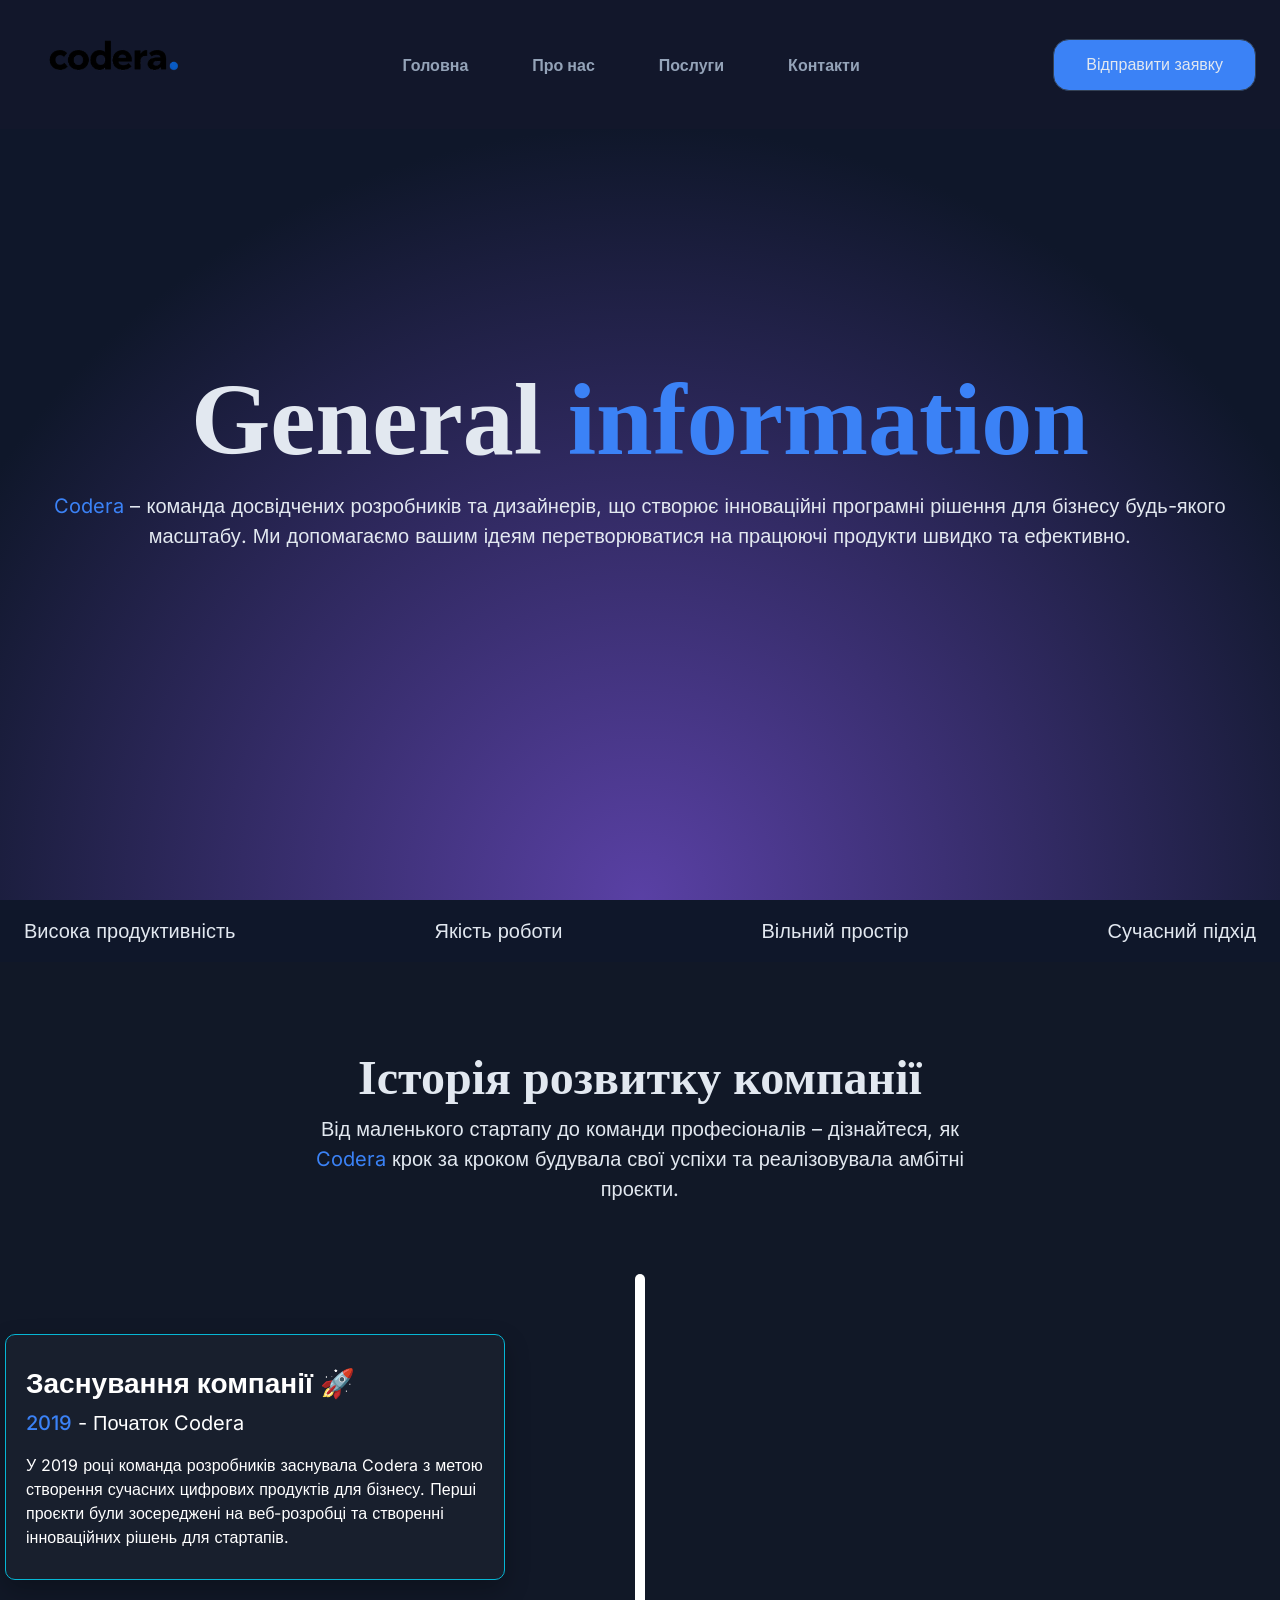
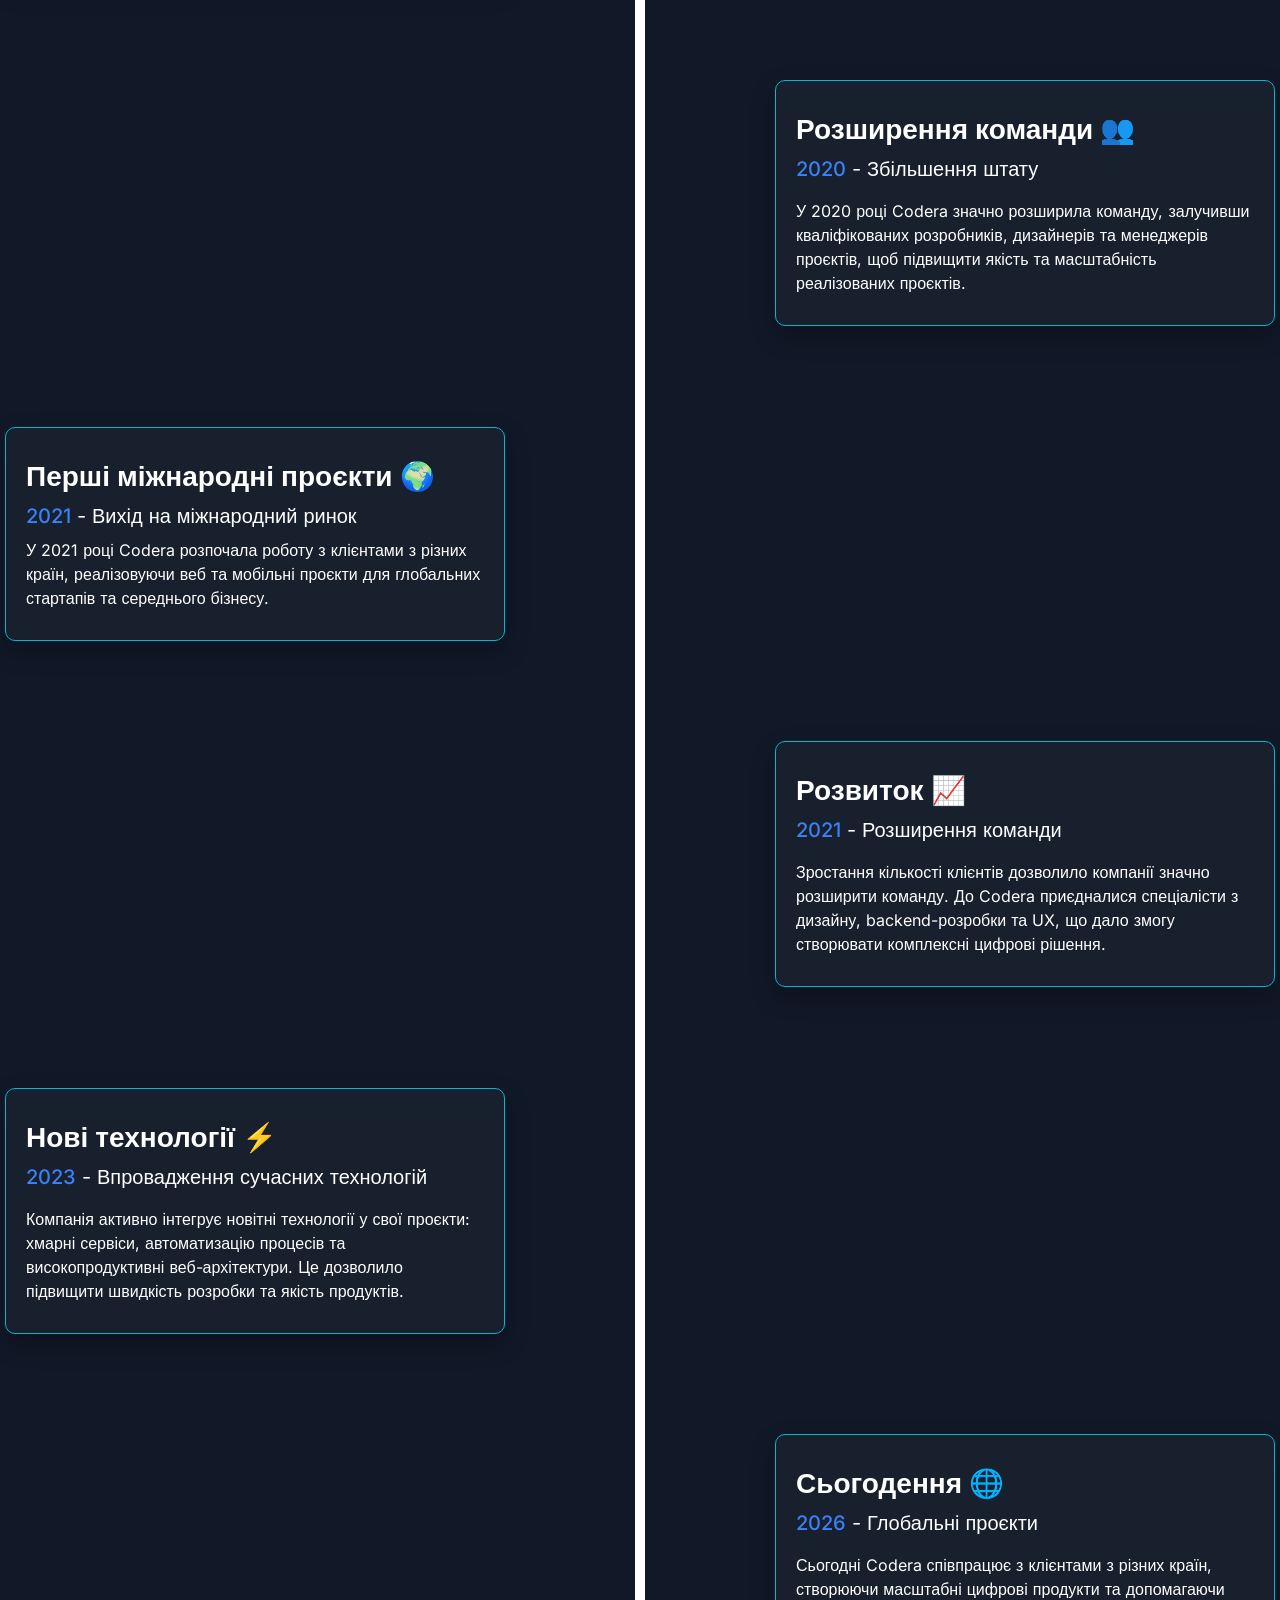
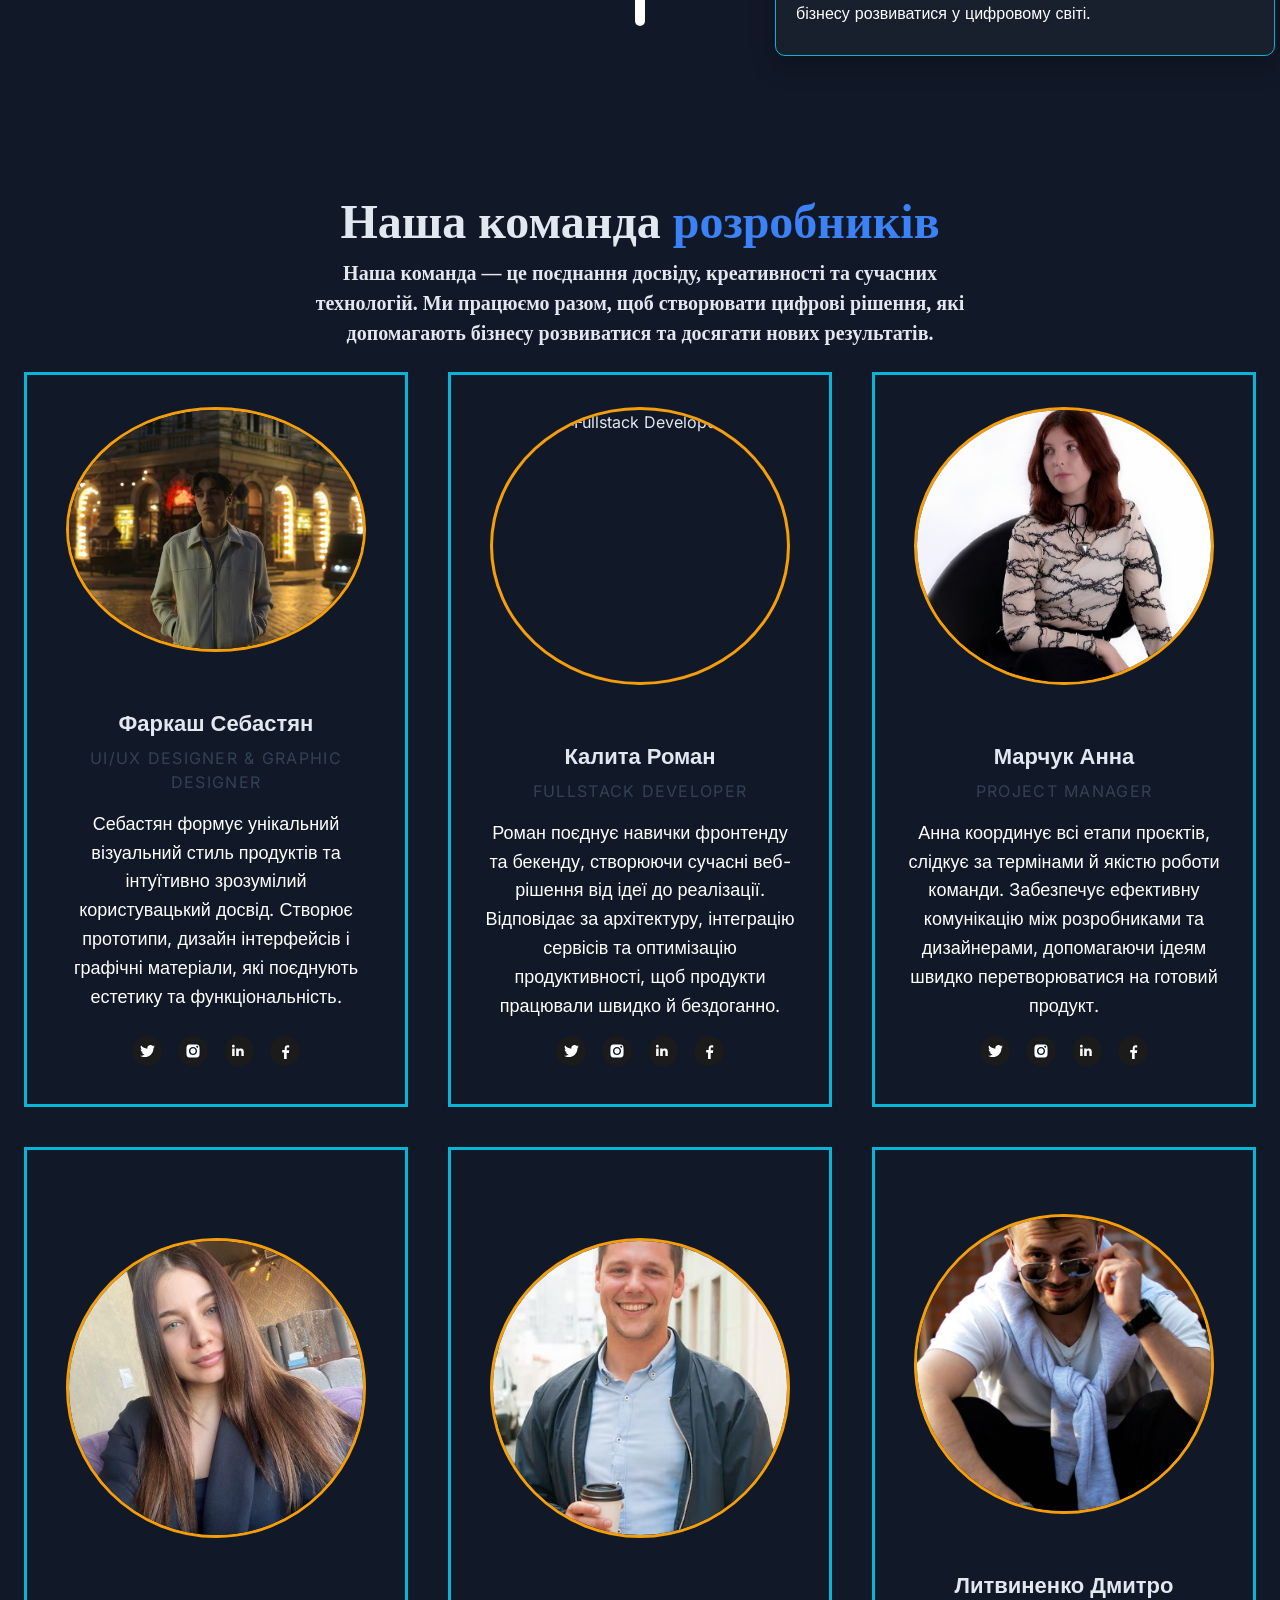
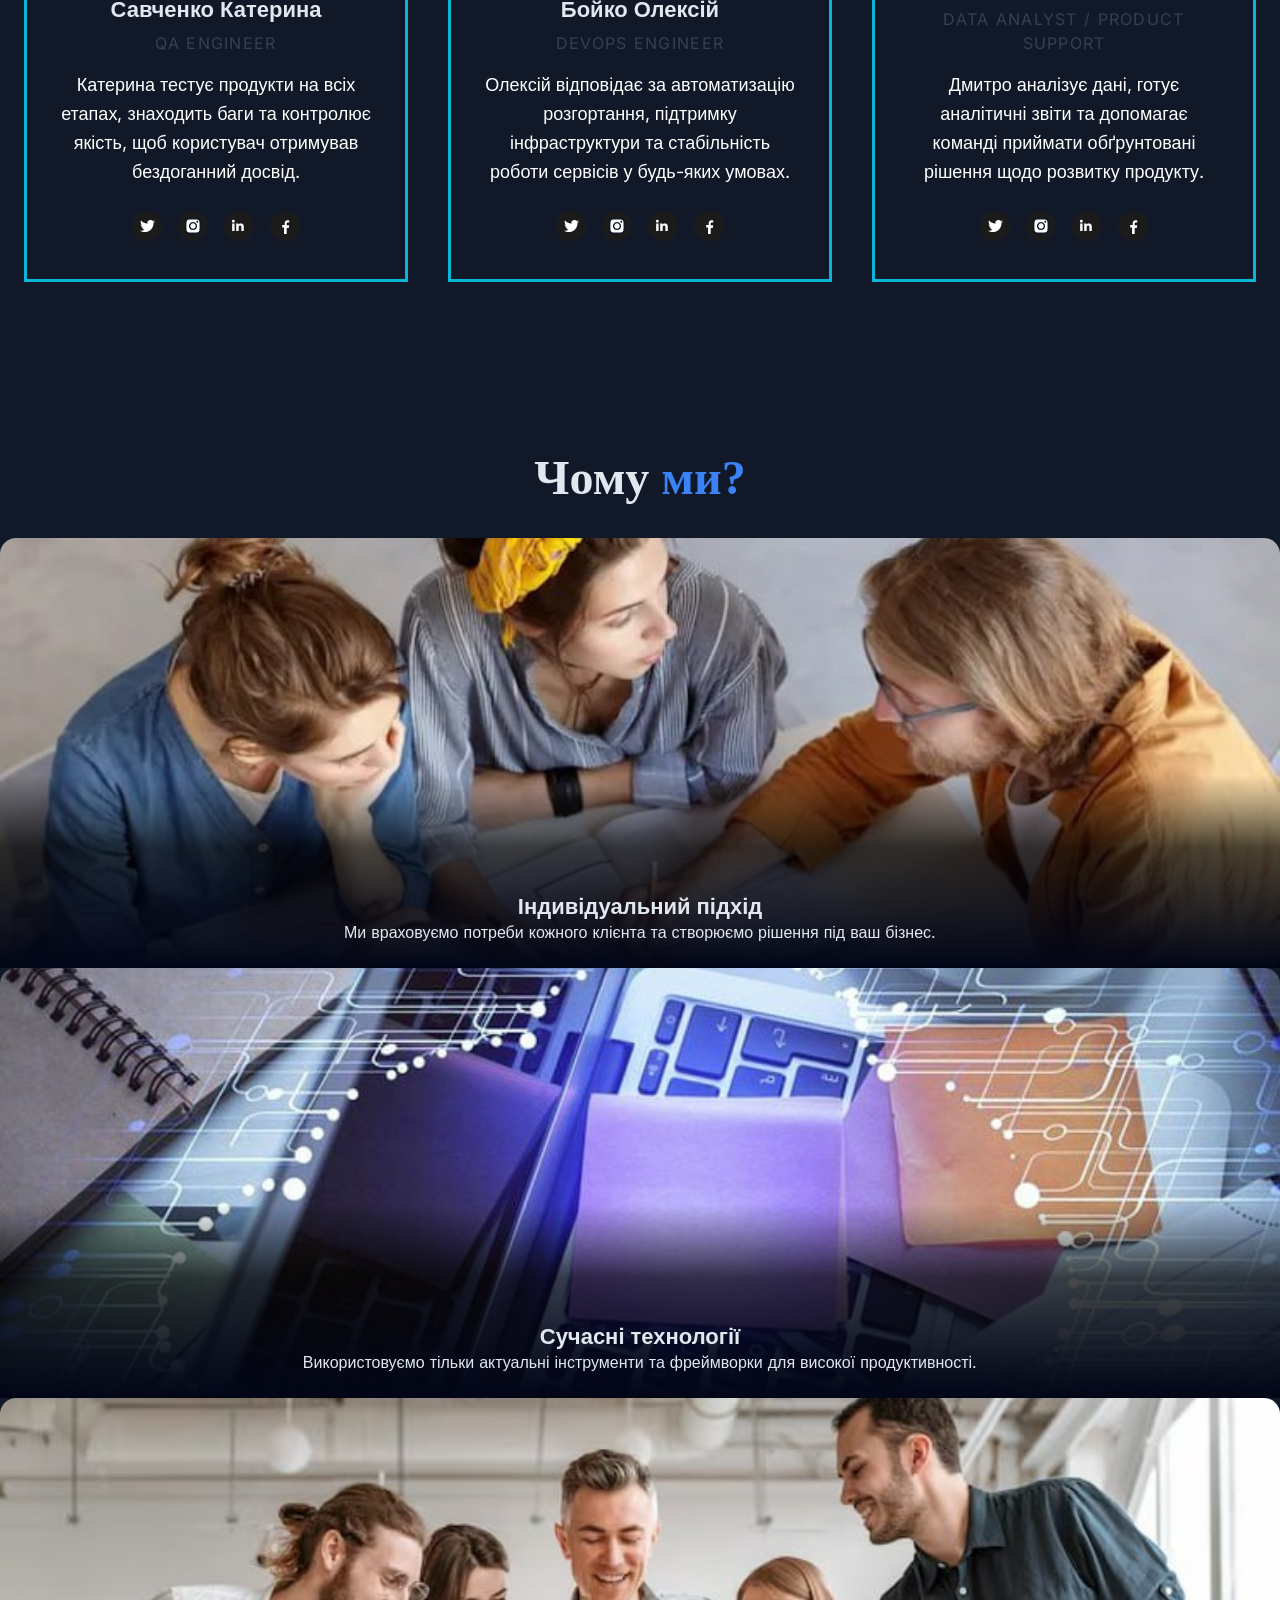
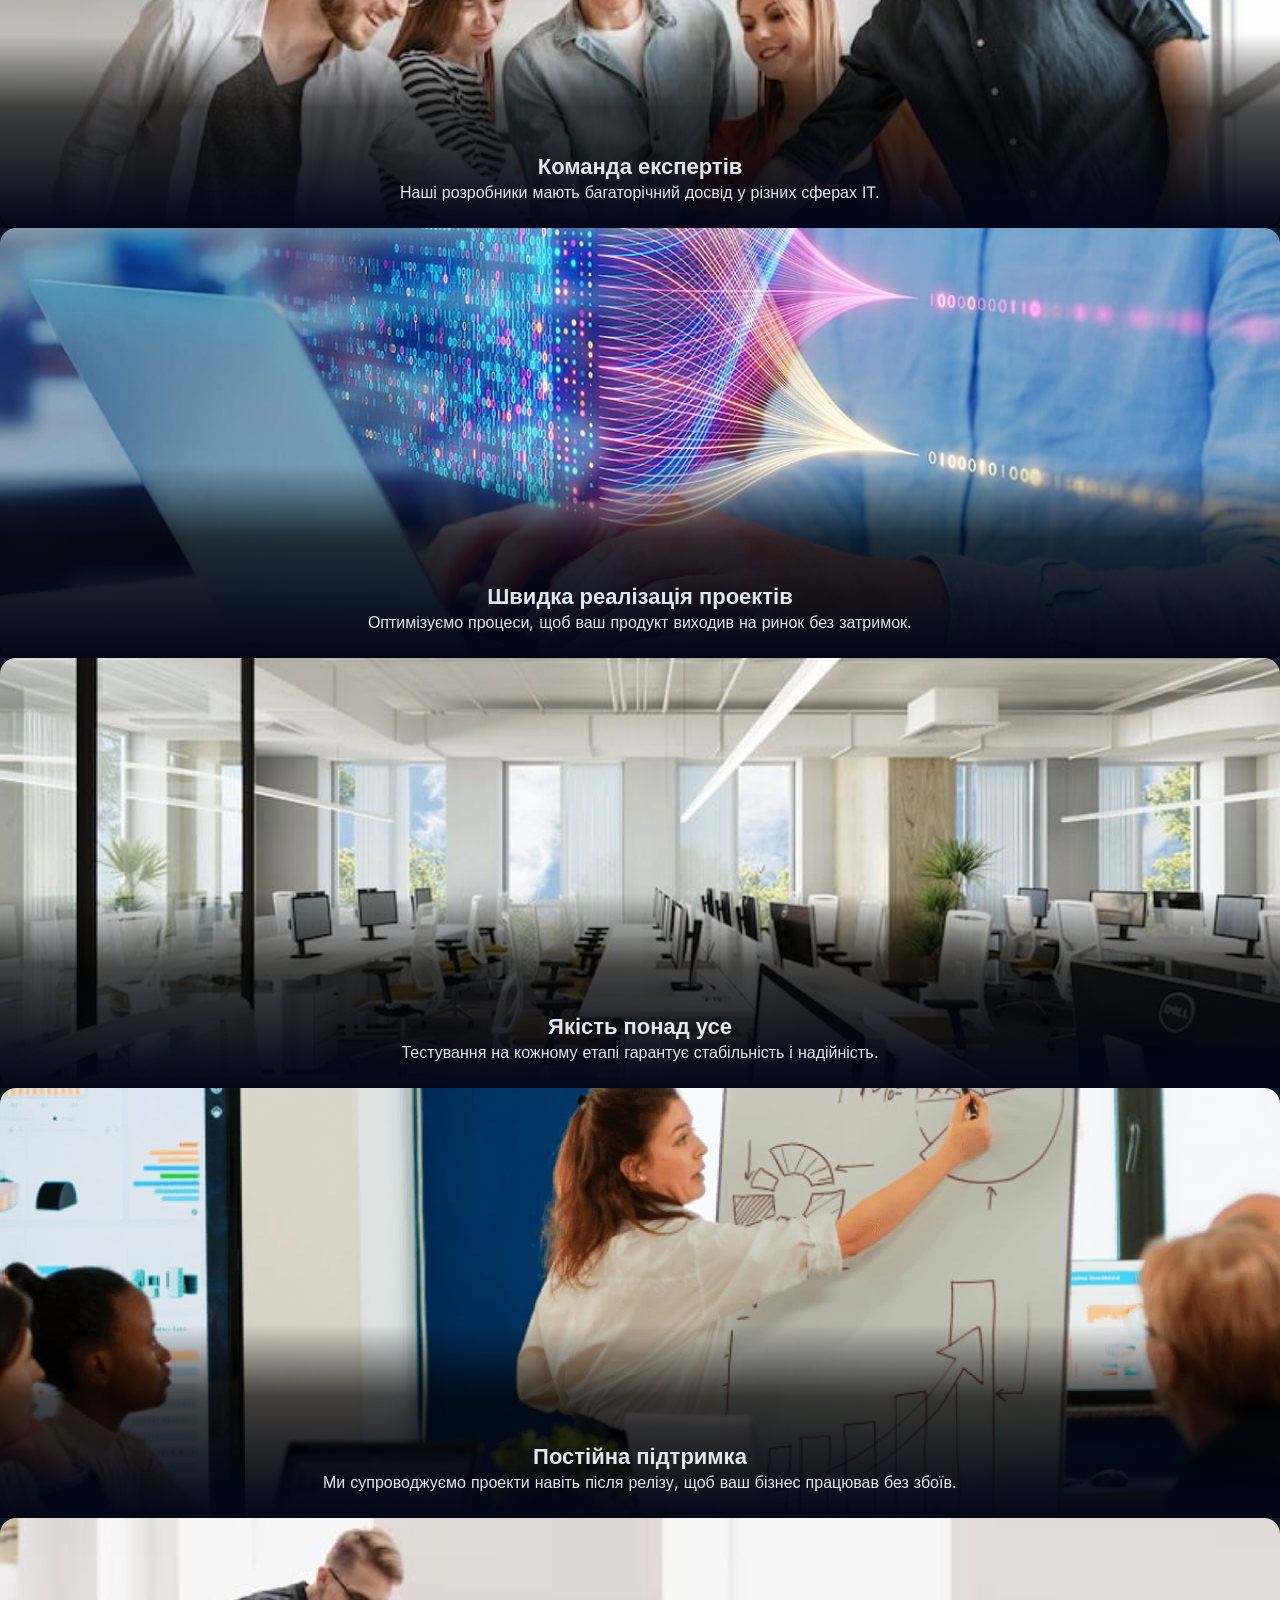
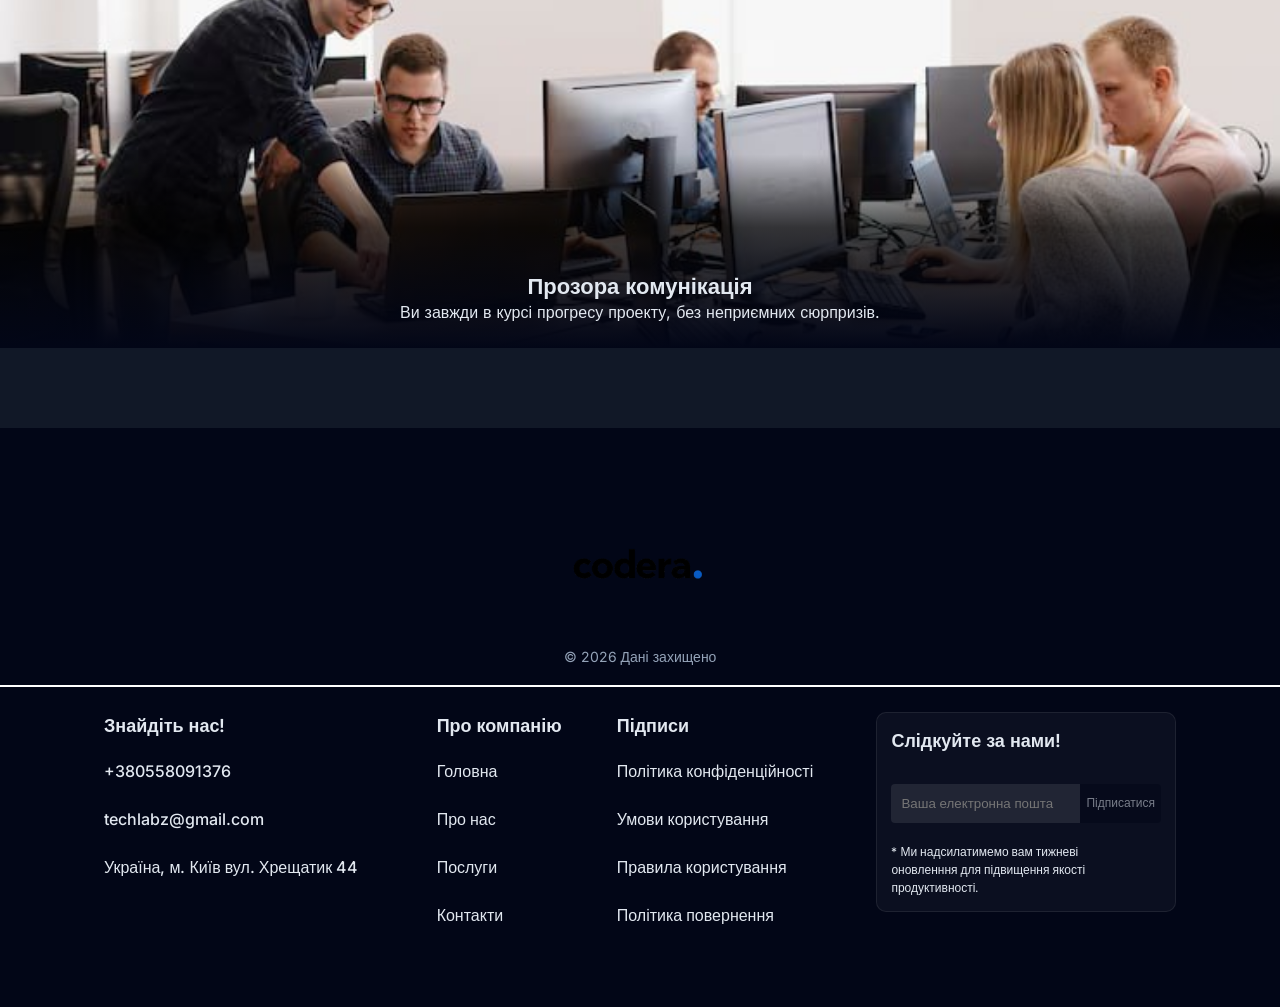
==== commit f58d47a9: "implement BEM methodology to other two pages" ====
--- a/about.html
+++ b/about.html
@@ -14,7 +14,7 @@
             <a href="index.html">
               <img
                 class="company-logo"
-                src="./company-logo.svg"
+                src="./company-logo.png"
                 alt="Логотип компанії"
               />
             </a>
@@ -71,158 +71,172 @@
           <div
             class="section-header section-header--lg section-header--centered"
           >
-            <h2 class="history-section-title font-size-48">
+            <h2 class="history-section__title font-size-48">
               Історія розвитку компанії
             </h2>
-            <p class="history-section-text font-size-20">
+            <p class="history-section__text font-size-20">
               Від маленького стартапу до команди професіоналів – дізнайтеся, як
               <span class="text-brand">Codera</span> крок за кроком будувала
               свої успіхи та реалізовувала амбітні проєкти.
             </p>
           </div>
-          <div class="history-section-container">
-            <div class="history-section-timeline"></div>
+          <div class="history-section__container">
+            <div class="history-section__timeline"></div>
 
             <article class="history-section-item left">
               <!-- img -->
-              <div class="history-section-item-text-container stack stack--md">
-                <div class="history-section-titles-content stack stack--sm">
-                  <h3 class="history-section-item-title">
+              <div class="history-section-item__text-container stack stack--md">
+                <div
+                  class="history-section-item__titles-content stack stack--sm"
+                >
+                  <h3 class="history-section-item__title">
                     Заснування компанії <span class="emoji">🚀</span>
                   </h3>
-                  <p class="history-section-item-subtitle">
+                  <p class="history-section-item__subtitle">
                     <span class="text-brand font-weight-500">2019</span> -
                     Початок Codera
                   </p>
                 </div>
 
-                <p class="history-section-item-text">
+                <p class="history-section-item__text">
                   У 2019 році команда розробників заснувала Codera з метою
                   створення сучасних цифрових продуктів для бізнесу. Перші
                   проєкти були зосереджені на веб-розробці та створенні
                   інноваційних рішень для стартапів.
                 </p>
               </div>
-              <span class="history-section-item-dot"></span>
+              <span class="history-section-item__dot"></span>
             </article>
             <article class="history-section-item right">
-              <div class="history-section-item-text-container stack stack--md">
-                <div class="history-section-titles-content stack stack--sm">
-                  <h3 class="history-section-item-title">
+              <div class="history-section-item-text__container stack stack--md">
+                <div
+                  class="history-section-item__titles-content stack stack--sm"
+                >
+                  <h3 class="history-section-item__title">
                     Розширення команди <span class="emoji">👥</span>
                   </h3>
-                  <p class="history-section-item-subtitle">
+                  <p class="history-section-item__subtitle">
                     <span class="text-brand font-weight-500">2020</span> -
                     Збільшення штату
                   </p>
                 </div>
 
-                <p class="history-section-item-text">
+                <p class="history-section-item__text">
                   У 2020 році Codera значно розширила команду, залучивши
                   кваліфікованих розробників, дизайнерів та менеджерів проєктів,
                   щоб підвищити якість та масштабність реалізованих проєктів.
                 </p>
               </div>
-              <span class="history-section-item-dot"></span>
+              <span class="history-section-item__dot"></span>
             </article>
 
             <article class="history-section-item left">
-              <div class="history-section-item-text-container stack stack--md">
-                <div class="history-section-title-content stack stack--sm">
-                  <h3 class="history-section-item-title">
+              <div class="history-section-item-text__container stack stack--md">
+                <div
+                  class="history-section-item__title-content stack stack--sm"
+                >
+                  <h3 class="history-section-item__title">
                     Перші міжнародні проєкти <span class="emoji">🌍</span>
                   </h3>
-                  <p class="history-section-item-subtitle">
+                  <p class="history-section-item__subtitle">
                     <span class="text-brand font-weight-500">2021</span> - Вихід
                     на міжнародний ринок
                   </p>
-                  <p class="history-section-item-text">
+                  <p class="history-section-item__text">
                     У 2021 році Codera розпочала роботу з клієнтами з різних
                     країн, реалізовуючи веб та мобільні проєкти для глобальних
                     стартапів та середнього бізнесу.
                   </p>
                 </div>
               </div>
-              <span class="history-section-item-dot"></span>
+              <span class="history-section-item__dot"></span>
             </article>
 
             <article class="history-section-item right">
               <!-- img -->
-              <div class="history-section-item-text-container stack stack--md">
-                <div class="history-section-titles-content stack stack--sm">
-                  <h3 class="history-section-item-title">
+              <div class="history-section-item__text-container stack stack--md">
+                <div
+                  class="history-section-item__titles-content stack stack--sm"
+                >
+                  <h3 class="history-section-item__title">
                     Розвиток <span class="emoji">📈</span>
                   </h3>
-                  <p class="history-section-item-subtitle">
+                  <p class="history-section-item__subtitle">
                     <span class="text-brand font-weight-500">2021</span> -
                     Розширення команди
                   </p>
                 </div>
 
-                <p class="history-section-item-text">
+                <p class="history-section-item__text">
                   Зростання кількості клієнтів дозволило компанії значно
                   розширити команду. До Codera приєдналися спеціалісти з
                   дизайну, backend-розробки та UX, що дало змогу створювати
                   комплексні цифрові рішення.
                 </p>
               </div>
-              <span class="history-section-item-dot"></span>
+              <span class="history-section-item__dot"></span>
             </article>
 
             <article class="history-section-item left">
               <!-- img -->
-              <div class="history-section-item-text-container stack stack--md">
-                <div class="history-section-titles-content stack stack--sm">
-                  <h3 class="history-section-item-title">
+              <div class="history-section-item__text-container stack stack--md">
+                <div
+                  class="history-section-item__titles-content stack stack--sm"
+                >
+                  <h3 class="history-section-item__title">
                     Нові технології <span class="emoji">⚡</span>
                   </h3>
-                  <p class="history-section-item-subtitle">
+                  <p class="history-section-item__subtitle">
                     <span class="text-brand font-weight-500">2023</span> -
                     Впровадження сучасних технологій
                   </p>
                 </div>
 
-                <p class="history-section-item-text">
+                <p class="history-section-item__text">
                   Компанія активно інтегрує новітні технології у свої проєкти:
                   хмарні сервіси, автоматизацію процесів та високопродуктивні
                   веб-архітектури. Це дозволило підвищити швидкість розробки та
                   якість продуктів.
                 </p>
               </div>
-              <span class="history-section-item-dot"></span>
+              <span class="history-section-item__dot"></span>
             </article>
 
             <article class="history-section-item right">
               <!-- img -->
-              <div class="history-section-item-text-container stack stack--md">
-                <div class="history-section-titles-content stack stack--sm">
-                  <h3 class="history-section-item-title">
+              <div class="history-section-item__text-container stack stack--md">
+                <div
+                  class="history-section-item__titles-content stack stack--sm"
+                >
+                  <h3 class="history-section-item__title">
                     Сьогодення <span class="emoji">🌐</span>
                   </h3>
-                  <p class="history-section-item-subtitle">
+                  <p class="history-section-item__subtitle">
                     <span class="text-brand font-weight-500">2026</span> -
                     Глобальні проєкти
                   </p>
                 </div>
 
-                <p class="history-section-item-text">
+                <p class="history-section-item__text">
                   Сьогодні Codera співпрацює з клієнтами з різних країн,
                   створюючи масштабні цифрові продукти та допомагаючи бізнесу
                   розвиватися у цифровому світі.
                 </p>
               </div>
-              <span class="history-section-item-dot"></span>
+              <span class="history-section-item__dot"></span>
             </article>
           </div>
         </div>
       </section>
       <section class="team-section section">
         <div class="container container__narrow">
-          <div class="team-section-container stack stack--lg">
-            <div class="section-header section-header--centered stack">
-              <h2 class="team-section-title font-size-48">
+          <div class="team-section__container stack stack--lg">
+            <div
+              class="section-header section-header--lg section-header--centered stack"
+            >
+              <h2 class="team-section__title font-size-48">
                 Наша команда <span class="text-brand">розробників</span>
-                <p class="team-section-text font-size-20">
+                <p class="team-section__text font-size-20">
                   Наша команда — це поєднання досвіду, креативності та сучасних
                   технологій. Ми працюємо разом, щоб створювати цифрові рішення,
                   які допомагають бізнесу розвиватися та досягати нових
@@ -233,23 +247,27 @@
             <ul class="section-grid">
               <li>
                 <article class="team-section-card">
-                  <div class="team-section-card-avatar">
+                  <div class="team-section-card__avatar">
                     <img
-                      class="team-section-card-image"
-                      src="."
+                      class="team-section-card__image"
+                      src="./images/img-1.jpg"
                       alt="UI/UX Designer & Graphic Designer"
                     />
                   </div>
-                  <div class="team-section-card-container stack stack--md">
-                    <div class="team-section-text-container stack stack--md">
-                      <div class="team-section-card-headings stack stack--sm">
-                        <h3 class="team-section-card-title">Фаркаш Себастян</h3>
-                        <p class="team-section-card-position" lang="en">
+                  <div class="team-section-card__container stack stack--md">
+                    <div
+                      class="team-section--card__text-container stack stack--md"
+                    >
+                      <div class="team-section-card__headings stack stack--sm">
+                        <h3 class="team-section-card__title">
+                          Фаркаш Себастян
+                        </h3>
+                        <p class="team-section-card__position" lang="en">
                           UI/UX Designer & Graphic Designer
                         </p>
                       </div>
 
-                      <p class="team-section-card-text">
+                      <p class="team-section-card__text">
                         Себастян формує унікальний візуальний стиль продуктів та
                         інтуїтивно зрозумілий користувацький досвід. Створює
                         прототипи, дизайн інтерфейсів і графічні матеріали, які
@@ -285,23 +303,25 @@
               </li>
               <li>
                 <article class="team-section-card">
-                  <div class="team-section-card-avatar">
+                  <div class="team-section-card__avatar">
                     <img
-                      class="team-section-card-image"
+                      class="team-section-card__image"
                       src="."
                       alt="Fullstack Developer"
                     />
                   </div>
-                  <div class="team-section-card-container stack stack--md">
-                    <div class="team-section-text-container stack stack--md">
-                      <div class="team-section-card-headings stack stack--sm">
-                        <h3 class="team-section-card-title">Калита Роман</h3>
-                        <p class="team-section-card-position" lang="en">
+                  <div class="team-section-card__container stack stack--md">
+                    <div
+                      class="team-section--card__text-container stack stack--md"
+                    >
+                      <div class="team-section-card__headings stack stack--sm">
+                        <h3 class="team-section-card__title">Калита Роман</h3>
+                        <p class="team-section-card__position" lang="en">
                           Fullstack Developer
                         </p>
                       </div>
 
-                      <p class="team-section-card-text">
+                      <p class="team-section-card__text">
                         Роман поєднує навички фронтенду та бекенду, створюючи
                         сучасні веб-рішення від ідеї до реалізації. Відповідає
                         за архітектуру, інтеграцію сервісів та оптимізацію
@@ -338,25 +358,25 @@
               </li>
               <li>
                 <article class="team-section-card">
-                  <div class="team-section-card-avatar">
+                  <div class="team-section-card__avatar">
                     <img
-                      class="team-section-card-image"
-                      src="."
+                      class="team-section-card__image"
+                      src="./images/img-2.jpg"
                       alt="Project Manager"
                     />
                   </div>
-                  <div class="team-section-card-container stack stack--md">
+                  <div class="team-section-card__container stack stack--md">
                     <div
-                      class="team-section-card-text-container stack stack--md"
-                    >
-                      <div class="team-section-card-headings stack stack--sm">
-                        <h3 class="team-section-card-title">Марчук Анна</h3>
-                        <p class="team-section-card-position" lang="en">
+                      class="team-section-card__text-container stack stack--md"
+                    >
+                      <div class="team-section-card__headings stack stack--sm">
+                        <h3 class="team-section-card__title">Марчук Анна</h3>
+                        <p class="team-section-card__position" lang="en">
                           Project Manager
                         </p>
                       </div>
 
-                      <p class="team-section-card-text">
+                      <p class="team-section-card__text">
                         Анна координує всі етапи проєктів, слідкує за термінами
                         й якістю роботи команди. Забезпечує ефективну
                         комунікацію між розробниками та дизайнерами, допомагаючи
@@ -392,25 +412,27 @@
               </li>
               <li>
                 <article class="team-section-card">
-                  <div class="team-section-card-avatar">
+                  <div class="team-section-card__avatar">
                     <img
-                      class="team-section-card-image"
+                      class="team-section-card__image"
                       src="./images/staff-member-1.jpg"
                       alt="UI/UX Designer & Graphic Designer"
                     />
                   </div>
-                  <div class="team-section-card-container stack stack--md">
-                    <div class="team-section-text-container stack stack--md">
-                      <div class="team-section-card-headings stack stack--sm">
-                        <h3 class="team-section-card-title">
+                  <div class="team-section-card__container stack stack--md">
+                    <div
+                      class="team-section--card__text-container stack stack--md"
+                    >
+                      <div class="team-section-card__headings stack stack--sm">
+                        <h3 class="team-section-card__title">
                           Савченко Катерина
                         </h3>
-                        <p class="team-section-card-position" lang="en">
+                        <p class="team-section-card__position" lang="en">
                           QA Engineer
                         </p>
                       </div>
 
-                      <p class="team-section-card-text">
+                      <p class="team-section-card__text">
                         Катерина тестує продукти на всіх етапах, знаходить баги
                         та контролює якість, щоб користувач отримував
                         бездоганний досвід.
@@ -445,23 +467,25 @@
               </li>
               <li>
                 <article class="team-section-card">
-                  <div class="team-section-card-avatar">
+                  <div class="team-section-card__avatar">
                     <img
-                      class="team-section-card-image"
+                      class="team-section-card__image"
                       src="./images/staff-member-2.jpg"
                       alt="UI/UX Designer & Graphic Designer"
                     />
                   </div>
-                  <div class="team-section-card-container stack stack--md">
-                    <div class="team-section-text-container stack stack--md">
-                      <div class="team-section-card-headings stack stack--sm">
-                        <h3 class="team-section-card-title">Бойко Олексій</h3>
-                        <p class="team-section-card-position" lang="en">
+                  <div class="team-section-card__container stack stack--md">
+                    <div
+                      class="team-section-card__text-container stack stack--md"
+                    >
+                      <div class="team-section-card__headings stack stack--sm">
+                        <h3 class="team-section-card__title">Бойко Олексій</h3>
+                        <p class="team-section-card__position" lang="en">
                           DevOps Engineer
                         </p>
                       </div>
 
-                      <p class="team-section-card-text">
+                      <p class="team-section-card__text">
                         Олексій відповідає за автоматизацію розгортання,
                         підтримку інфраструктури та стабільність роботи сервісів
                         у будь-яких умовах.
@@ -496,25 +520,27 @@
               </li>
               <li>
                 <article class="team-section-card">
-                  <div class="team-section-card-avatar">
+                  <div class="team-section-card__avatar">
                     <img
-                      class="team-section-card-image"
+                      class="team-section-card__image"
                       src="./images/staff-member-3.jpg"
                       alt="UI/UX Designer & Graphic Designer"
                     />
                   </div>
-                  <div class="team-section-card-container stack stack--md">
-                    <div class="team-section-text-container stack stack--md">
-                      <div class="team-section-card-headings stack stack--sm">
-                        <h3 class="team-section-card-title">
+                  <div class="team-section-card__container stack stack--md">
+                    <div
+                      class="team-section-card__text-container stack stack--md"
+                    >
+                      <div class="team-section-card__headings stack stack--sm">
+                        <h3 class="team-section-card__title">
                           Литвиненко Дмитро
                         </h3>
-                        <p class="team-section-card-position" lang="en">
+                        <p class="team-section-card__position" lang="en">
                           Data Analyst / Product Support
                         </p>
                       </div>
 
-                      <p class="team-section-card-text">
+                      <p class="team-section-card__text">
                         Дмитро аналізує дані, готує аналітичні звіти та
                         допомагає команді приймати обґрунтовані рішення щодо
                         розвитку продукту.
@@ -552,116 +578,118 @@
         </div>
       </section>
       <section class="benefits-section section">
-        <div class="benefits-section-container stack stack--lg">
-          <h2 class="benefits-section-title font-size-48 text-center">
+        <div class="benefits-section__container stack stack--lg">
+          <h2 class="benefits-section__title font-size-48 text-center">
             Чому <span class="text-brand">ми?</span>
           </h2>
 
-          <ul class="benefits-section-list">
-            <li class="benefits-section-item">
+          <ul class="benefits-section__list">
+            <li class="benefits-section__item">
               <article class="benefits-section-card">
                 <img
-                  class="benefits-section-card-image"
+                  class="benefits-section-card__image"
                   src="./images/advantages-photo-3.jpg"
                   alt="перевага Компанії"
                 />
 
-                <h3 class="benefits-section-card-title">
+                <h3 class="benefits-section-card__title">
                   Індивідуальний підхід
                 </h3>
-                <p class="benefits-section-card-text text-center">
+                <p class="benefits-section-card__text text-center">
                   Ми враховуємо потреби кожного клієнта та створюємо рішення під
                   ваш бізнес.
                 </p>
                 <div class="card-gradient"></div>
               </article>
             </li>
-            <li class="benefits-section-item">
+            <li class="benefits-section__item">
               <article class="benefits-section-card">
                 <img
-                  class="benefits-section-card-image"
+                  class="benefits-section-card__image"
                   src="./images/advantages-photo-1.jpg"
                   alt="перевага Компанії"
                 />
-                <h3 class="benefits-section-card-title">Сучасні технології</h3>
-                <p class="benefits-section-card-text text-center">
+                <h3 class="benefits-section-card__title">Сучасні технології</h3>
+                <p class="benefits-section-card__text text-center">
                   Використовуємо тільки актуальні інструменти та фреймворки для
                   високої продуктивності.
                 </p>
                 <div class="card-gradient"></div>
               </article>
             </li>
-            <li class="benefits-section-item">
+            <li class="benefits-section__item">
               <article class="benefits-section-card">
                 <img
-                  class="benefits-section-card-image"
+                  class="benefits-section-card__image"
                   src="./images/advantages-photo-2.jpg"
                   alt="перевага Компанії"
                 />
-                <h3 class="benefits-section-card-title">Команда експертів</h3>
-                <p class="benefits-section-card-text text-center">
+                <h3 class="benefits-section-card__title">Команда експертів</h3>
+                <p class="benefits-section-card__text text-center">
                   Наші розробники мають багаторічний досвід у різних сферах IT.
                 </p>
                 <div class="card-gradient"></div>
               </article>
             </li>
-            <li class="benefits-section-item">
+            <li class="benefits-section__item">
               <article class="benefits-section-card">
                 <img
-                  class="benefits-section-card-image"
+                  class="benefits-section-card__image"
                   src="./images/advantages-photo-4.jpg"
                   alt="перевага Компанії"
                 />
-                <h3 class="benefits-section-card-title text-center">
+                <h3 class="benefits-section-card__title text-center">
                   Швидка реалізація проектів
                 </h3>
-                <p class="benefits-section-card-text text-center">
+                <p class="benefits-section-card__text text-center">
                   Оптимізуємо процеси, щоб ваш продукт виходив на ринок без
                   затримок.
                 </p>
                 <div class="card-gradient"></div>
               </article>
             </li>
-            <li class="benefits-section-item">
+            <li class="benefits-section__item">
               <article class="benefits-section-card">
                 <img
-                  class="benefits-section-card-image"
+                  class="benefits-section-card__image"
                   src="./images/history-img-1.jpg"
                   alt="перевага Компанії"
                 />
-                <h3 class="benefits-section-card-title">Якість понад усе</h3>
-                <p class="benefits-section-card-text text-center">
+                <h3 class="benefits-section-card__title">Якість понад усе</h3>
+                <p class="benefits-section-card__text text-center">
                   Тестування на кожному етапі гарантує стабільність і
                   надійність.
                 </p>
                 <div class="card-gradient"></div>
               </article>
             </li>
-            <li class="benefits-section-item">
+            <li class="benefits-section__item">
               <article class="benefits-section-card">
                 <img
-                  class="benefits-section-card-image"
+                  class="benefits-section-card__image"
                   src="./images/history-img-3.jpg"
                   alt="перевага Компанії"
                 />
 
-                <h3 class="benefits-section-card-title">Постійна підтримка</h3>
-                <p class="benefits-section-card-text text-center">
+                <h3 class="benefits-section-card__title">Постійна підтримка</h3>
+                <p class="benefits-section-card__text text-center">
                   Ми супроводжуємо проекти навіть після релізу, щоб ваш бізнес
                   працював без збоїв.
                 </p>
                 <div class="card-gradient"></div>
               </article>
             </li>
-            <li class="benefits-section-item">
+            <li class="benefits-section__item">
               <article class="benefits-section-card">
                 <img
-                  class="benefits-section-card-image"
+                  class="benefits-section-card__image"
                   src="./images/history-img-2.jpg"
                   alt="перевага Компанії"
                 />
-                <h3 class="benefits-section-card-title">Прозора комунікація</h3>
-                <p class="benefits-section-card-text text-center">
+                <h3 class="benefits-section-card__title">
+                  Прозора комунікація
+                </h3>
+                <p class="benefits-section-card__text text-center">
                   Ви завжди в курсі прогресу проекту, без неприємних сюрпризів.
                 </p>
                 <div class="card-gradient"></div>
@@ -678,7 +706,7 @@
             <a href="#">
               <img
                 class="company-logo"
-                src="./company-logo.svg"
+                src="./company-logo.png"
                 alt="Логотип компанії"
               />
             </a>
@@ -713,10 +741,16 @@
                 <div class="footer__links">
                   <h4 class="footer__links-title">Про компанію</h4>
                   <ul class="footer__nav-list stack stack--lg">
-                    <li><a class="footer__link" href="#">Головна</a></li>
-                    <li><a class="footer__link" href="#">Про нас</a></li>
+                    <li>
+                      <a class="footer__link" href="index.html">Головна</a>
+                    </li>
+                    <li>
+                      <a class="footer__link" href="about.html">Про нас</a>
+                    </li>
                     <li><a class="footer__link" href="#">Послуги</a></li>
-                    <li><a class="footer__link" href="#">Контакти</a></li>
+                    <li>
+                      <a class="footer__link" href="contacts.html">Контакти</a>
+                    </li>
                   </ul>
                 </div>
                 <div class="footer__legals">
@@ -775,6 +809,7 @@
       </div>
     </footer>
     <script src="./js/scroll-animations.js"></script>
+    <script src="./js/input-check.js"></script>
     <script src="./js/slider.js"></script>
   </body>
 </html>
--- a/css/main.min.css
+++ b/css/main.min.css
@@ -1 +1 @@
-@font-face{font-display:swap;font-family:"Montserrat";font-style:normal;font-weight:400;src:url("../fonts/montserrat-v31-latin-regular.woff2") format("woff2")}@font-face{font-display:swap;font-family:"Montserrat";font-style:normal;font-weight:500;src:url("../fonts/montserrat-v31-latin-500.woff2") format("woff2")}@font-face{font-display:swap;font-family:"Montserrat";font-style:normal;font-weight:600;src:url("../fonts/montserrat-v31-latin-600.woff2") format("woff2")}@font-face{font-display:swap;font-family:"Montserrat";font-style:normal;font-weight:700;src:url("../fonts/montserrat-v31-latin-700.woff2") format("woff2")}@font-face{font-display:swap;font-family:"Inter";font-style:normal;font-weight:400;src:url("../fonts/inter-v20-latin-regular.woff2") format("woff2")}@font-face{font-display:swap;font-family:"Inter";font-style:normal;font-weight:500;src:url("../fonts/inter-v20-latin-500.woff2") format("woff2")}@font-face{font-display:swap;font-family:"Inter";font-style:normal;font-weight:600;src:url("../fonts/inter-v20-latin-600.woff2") format("woff2")}*{-webkit-box-sizing:border-box;box-sizing:border-box}a{display:inline-block;text-decoration:none}ul{list-style-type:none;padding:0;margin:0}body{overflow-x:hidden;font-size:16px;font-weight:400;font-family:"Inter",sans-serif;line-height:1.5;background-color:var(--color-brand-dark);color:var(--color-brand-text);margin:0}address{font-style:normal}[class$=-button]{display:block}h1,h2{font-family:"Monteserrat","sans-serif";font-size:32px}h3{font-size:28px;line-height:1.3}h1,h2,h3,h4,h5,h6,p{margin:0}fieldset{border:none;margin:0;padding:0}input,textarea{outline:none}img{width:100%;height:100%;-o-object-fit:cover;object-fit:cover}:root{--color-brand-default: #3b82f6;--color-brand-dark: #0f172a;--color-secondary-dark: #1e293b;--color-brand-hover: #2563eb;--color-brand-light: #ffffff;--color-brand-text: #e2e8f0;--color-secondary-text: #94a3b8;--color-brand-border: #334155;--color-brand-highlight: #06b6d4;--color-section-alternative: #111827;--color-highlight-border: #f59e0b}.visually-hidden{position:absolute;top:auto;left:-10000px;overflow:hidden;width:1px;height:1px}.font-weight-500{font-weight:500}.font-size-20{font-size:20px}.font-size-48{font-size:48px}.section-header{width:100%}.section-header--centered{margin:0 auto;text-align:center}.section-header--sm{max-width:400px}.section-header--md{max-width:600px}.section-header--lg{max-width:700px}.stack{display:-webkit-box;display:-ms-flexbox;display:flex;-webkit-box-orient:vertical;-webkit-box-direction:normal;-ms-flex-direction:column;flex-direction:column}.stack--sm{gap:8px}.stack--md{gap:16px}.stack--lg{gap:24px}.company-logo{width:185px;height:auto}.emoji{white-space:nowrap}.circle-small{position:absolute;z-index:2;right:112px;bottom:42px;width:138px;height:138px;border-radius:50%;background-color:var(--color-brand-border)}.circle-big{position:absolute;bottom:-98px;right:-87px;width:269px;height:269px;border-radius:50%;background-color:var(--color-secondary-dark)}.text-brand{color:var(--color-brand-default)}.text-white{color:var(--color-brand-text)}.text-center{text-align:center}.mrg-center{margin:0 auto}.card-gradient{position:absolute;inset:0;background:-webkit-gradient(linear, left top, left bottom, color-stop(55%, rgba(0, 0, 0, 0)), color-stop(72%, rgba(0, 0, 0, 0.7)), to(#020617));background:linear-gradient(180deg, rgba(0, 0, 0, 0) 55%, rgba(0, 0, 0, 0.7) 72%, #020617 100%);z-index:1}.container{width:100%;margin:0 auto;padding:0 24px}.container__narrow{max-width:1388px}.container__wide{max-width:1548px}.section{padding:80px 0;background-color:var(--color-section-alternative)}.section__title--centered{text-align:center}.section-grid{display:grid;gap:40px;grid-template-columns:repeat(auto-fit, minmax(380px, 1fr));-webkit-box-align:end;-ms-flex-align:end;align-items:end}@-webkit-keyframes borderRun-about{0%{background-position:0%}100%{background-position:100%}}@keyframes borderRun-about{0%{background-position:0%}100%{background-position:100%}}@-webkit-keyframes borderRun-service{0%{background-position:0%}100%{background-position:300%}}@keyframes borderRun-service{0%{background-position:0%}100%{background-position:300%}}.social-media-container{display:-webkit-box;display:-ms-flexbox;display:flex;gap:16px}.social-media-container--centered{-webkit-box-pack:center;-ms-flex-pack:center;justify-content:center}.submit-button,.readmore-button{font-size:16px;padding:16px 32px;border:1px solid var(--color-brand-border);color:var(--color-brand-text);background-color:var(--color-brand-default);border-radius:16px;-webkit-transition:background-color .4s;transition:background-color .4s}.submit-button:hover{background-color:var(--color-brand-hover)}.readmore-button{background-color:var(--color-brand-light);color:var(--color-secondary-dark);-webkit-transition:color .4s,background-color .4s;transition:color .4s,background-color .4s}.readmore-button:hover{background-color:var(--color-secondary-text);color:var(--color-brand-light)}.make-a-call-button{z-index:2;display:-webkit-box;display:-ms-flexbox;display:flex;gap:16px;-webkit-box-align:center;-ms-flex-align:center;align-items:center;-webkit-box-pack:center;-ms-flex-pack:center;justify-content:center;padding:12px 20px;border:1px solid var(--color-brand-border);background-color:var(--color-brand-default);color:var(--color-brand-text);border-radius:10px;-webkit-transition:background-color .4s;transition:background-color .4s}.make-a-call-button:hover{background-color:var(--color-brand-hover)}.make-a-call-button:hover .arrow-wrapper{-webkit-transform:translateX(10px);transform:translateX(10px)}.button-subscribe{border-radius:0 4px 4px 0;border:none;background-color:#020617;color:var(--color-brand-text);font-size:12px;-webkit-transition:background-color .35s ease;transition:background-color .35s ease}.button-subscribe:disabled{opacity:.5;cursor:not-allowed}.button-subscribe:not(:disabled):hover{background-color:var(--color-brand-dark)}.send-message-button{-ms-flex-item-align:end;align-self:flex-end}.arrow-wrapper{-webkit-transition:-webkit-transform .35s ease;transition:-webkit-transform .35s ease;transition:transform .35s ease;transition:transform .35s ease, -webkit-transform .35s ease}.btn-arrow{-webkit-transform:rotate(180deg);transform:rotate(180deg);color:var(--color-brand-highlight)}.header{position:fixed;padding:26px 0;z-index:6;top:0;left:0;width:100%;background-color:rgba(20,25,45,.7);backdrop-filter:blur(12px)}.header__container{display:-webkit-box;display:-ms-flexbox;display:flex;-webkit-box-align:center;-ms-flex-align:center;align-items:center;gap:40px}.header__nav{display:-webkit-box;display:-ms-flexbox;display:flex;-webkit-box-align:center;-ms-flex-align:center;align-items:center;gap:40px;-webkit-box-flex:1;-ms-flex-positive:1;flex-grow:1}.header__menu{display:-webkit-box;display:-ms-flexbox;display:flex;-webkit-box-pack:center;-ms-flex-pack:center;justify-content:center;-webkit-box-align:center;-ms-flex-align:center;align-items:center;gap:64px;-webkit-box-flex:1;-ms-flex-positive:1;flex-grow:1}.header__link{color:var(--color-secondary-text);font-weight:600;-webkit-transition:color .35s;transition:color .35s}.header__link:hover{color:var(--color-brand-default)}.hero-section{position:relative;padding:272px 0;height:100vh;width:100%;display:-webkit-box;display:-ms-flexbox;display:flex;-webkit-box-pack:center;-ms-flex-pack:center;justify-content:center;-webkit-box-align:center;-ms-flex-align:center;align-items:center;overflow:hidden;background:radial-gradient(circle at center bottom, rgba(139, 92, 246, 0.6) 0%, rgba(15, 23, 42, 0.9) 70%, var(--color-brand-dark) 100%)}.hero-section__container{-webkit-box-pack:center;-ms-flex-pack:center;justify-content:center}.hero-section__title{font-size:102px;font-weight:600;white-space:nowrap;line-height:1.4}.hero-section__btn-container{-webkit-box-align:center;-ms-flex-align:center;align-items:center;-webkit-box-pack:space-evenly;-ms-flex-pack:space-evenly;justify-content:space-evenly;-webkit-box-orient:horizontal;-webkit-box-direction:normal;-ms-flex-direction:row;flex-direction:row}.advantages-section{padding:16px 0}.advantages-section__list{display:-webkit-box;display:-ms-flexbox;display:flex;-webkit-box-align:center;-ms-flex-align:center;align-items:center;-webkit-box-pack:justify;-ms-flex-pack:justify;justify-content:space-between;-webkit-box-flex:1;-ms-flex-positive:1;flex-grow:1;gap:54px;background-color:rgba(0,0,0,0)}.about-us-section__container{gap:28px}.about-us-section__list{display:-webkit-box;display:-ms-flexbox;display:flex;-webkit-box-align:center;-ms-flex-align:center;align-items:center;-ms-flex-wrap:wrap;flex-wrap:wrap;-webkit-box-pack:space-evenly;-ms-flex-pack:space-evenly;justify-content:space-evenly;gap:30px 40px}.about-us-section-card{position:relative;padding:24px;display:-webkit-box;display:-ms-flexbox;display:flex;border:1px solid var(--color-brand-highlight);-webkit-box-orient:vertical;-webkit-box-direction:normal;-ms-flex-direction:column;flex-direction:column;-webkit-box-pack:end;-ms-flex-pack:end;justify-content:flex-end;-webkit-box-align:center;-ms-flex-align:center;align-items:center;min-height:530px;width:380px;border-radius:16px;background:#020617;z-index:0;background-image:-webkit-gradient(linear, left top, left bottom, color-stop(55.21%, rgba(49, 38, 26, 0)), color-stop(72.92%, rgba(49, 38, 26, 0.71)), to(var(--color-primary-dark)));background-image:linear-gradient(180deg, rgba(49, 38, 26, 0) 55.21%, rgba(49, 38, 26, 0.71) 72.92%, var(--color-primary-dark) 100%);-webkit-transition:-webkit-transform .35s ease,-webkit-box-shadow .35s ease;transition:-webkit-transform .35s ease,-webkit-box-shadow .35s ease;transition:transform .35s ease,box-shadow .35s ease;transition:transform .35s ease,box-shadow .35s ease,-webkit-transform .35s ease,-webkit-box-shadow .35s ease;-webkit-animation:borderRun-about 3s linear infinite;animation:borderRun-about 3s linear infinite}.about-us-section-card::before{content:"";position:absolute;inset:-2px;background:-webkit-gradient(linear, left top, right top, from(transparent), color-stop(#2563eb), color-stop(#9933ea), to(transparent));background:linear-gradient(90deg, transparent, #2563eb, #9933ea, transparent);opacity:0;z-index:-1;-webkit-transition:opacity .35s ease;transition:opacity .35s ease;border-radius:inherit}.about-us-section-card::after{content:"";position:absolute;inset:0;background:linear-gradient(120deg, #2563eb, #9933ea);opacity:0;border-radius:inherit;-webkit-transition:opacity .35s ease;transition:opacity .35s ease;z-index:0}.about-us-section-card:hover{-webkit-transform:translateY(-12px) scale(1.02);transform:translateY(-12px) scale(1.02);-webkit-box-shadow:0 25px 60px rgba(0,0,0,.4);box-shadow:0 25px 60px rgba(0,0,0,.4)}.about-us-section-card:hover::before{opacity:.8}.about-us-section-card::after{opacity:.1}.about-us-section-card__title{position:relative;z-index:2;text-align:center;margin-bottom:8px;font-size:25px}.about-us-section-card__text{position:relative;z-index:2;max-width:251px;text-align:center;min-height:74px}.about-us-section-card-wrapper{position:absolute;top:0;left:0;z-index:0;width:100%;height:100%;overflow:hidden;border-radius:16px}.about-us-section-card-image{width:100%;height:100%;-o-object-fit:cover;object-fit:cover;-webkit-transition:-webkit-transform .35s ease;transition:-webkit-transform .35s ease;transition:transform .35s ease;transition:transform .35s ease, -webkit-transform .35s ease}.about-us-section-card:hover .about-us-section-card-image{-webkit-transform:scale(1.05);transform:scale(1.05)}.achievements-section__container{display:-webkit-box;display:-ms-flexbox;display:flex;-webkit-box-align:center;-ms-flex-align:center;align-items:center;-webkit-box-pack:space-evenly;-ms-flex-pack:space-evenly;justify-content:space-evenly;gap:80px}.achievements-section__list{display:grid;grid-template-columns:repeat(2, -webkit-max-content);grid-template-columns:repeat(2, max-content);gap:30px 40px}.achievements-section__card-title{line-height:1.3;text-align:center;max-width:320px;margin-bottom:10px;white-space:nowrap}.achievements-section__card-text{max-width:400px;line-height:1.2}.services-section__container{display:-webkit-box;display:-ms-flexbox;display:flex;-webkit-box-orient:vertical;-webkit-box-direction:normal;-ms-flex-direction:column;flex-direction:column;gap:28px}.services-section-card{position:relative;overflow:hidden;padding:32px;width:100%;height:500px;min-height:220px;border-radius:16px;border:1px solid var(--color-brand-highlight);display:-webkit-box;display:-ms-flexbox;display:flex;-webkit-box-orient:vertical;-webkit-box-direction:normal;-ms-flex-direction:column;flex-direction:column;-webkit-box-pack:end;-ms-flex-pack:end;justify-content:flex-end;-webkit-transition:-webkit-transform .35s ease,-webkit-box-shadow .35s ease;transition:-webkit-transform .35s ease,-webkit-box-shadow .35s ease;transition:transform .35s ease,box-shadow .35s ease;transition:transform .35s ease,box-shadow .35s ease,-webkit-transform .35s ease,-webkit-box-shadow .35s ease}.services-section-card__title{position:relative;z-index:2;line-height:1.3;margin-bottom:12px}.services-section-card__text{position:relative;z-index:2}.services-section-card::before{content:"";position:absolute;inset:-2px;border-radius:inherit;background:-webkit-gradient(linear, left top, right top, from(transparent), color-stop(var(--color-brand-hover)), color-stop(#9933ea), to(transparent));background:linear-gradient(90deg, transparent, var(--color-brand-hover), #9933ea, transparent);opacity:0;-webkit-transition:opacity .35s ease;transition:opacity .35s ease;-webkit-animation:borderRun-service 3s linear infinite;animation:borderRun-service 3s linear infinite;z-index:-1}.services-section-card::after{content:"";position:absolute;inset:-2px;border-radius:inherit;background:linear-gradient(120deg, var(--color-brand-hover), #9933ea);opacity:0;-webkit-transition:opacity .35s ease;transition:opacity .35s ease}.services-section-card:hover{-webkit-transform:translateY(-10px) scale(1.02);transform:translateY(-10px) scale(1.02);-webkit-box-shadow:0 25px 60px rgba(0,0,0,.35);box-shadow:0 25px 60px rgba(0,0,0,.35)}.services-section-card:hover::before{opacity:.8}.services-section-card:hover::after{opacity:.08}.services-section-card-wrapper{position:absolute;top:0;left:0;z-index:0;width:100%;height:100%;overflow:hidden;border-radius:16px}.services-section-card-image{-webkit-transition:-webkit-transform .35s ease;transition:-webkit-transform .35s ease;transition:transform .35s ease;transition:transform .35s ease, -webkit-transform .35s ease}.services-section-card:hover .services-section-card-image{-webkit-transform:scale(1.02);transform:scale(1.02)}.contact-section{padding-bottom:50px}.contact-section__container{display:-webkit-box;display:-ms-flexbox;display:flex;-webkit-box-orient:vertical;-webkit-box-direction:normal;-ms-flex-direction:column;flex-direction:column;gap:50px}.contact-section__title{line-height:1.4}.contact-section__info{position:relative;overflow:hidden;padding:10px;display:-webkit-box;display:-ms-flexbox;display:flex;-webkit-box-orient:vertical;-webkit-box-direction:normal;-ms-flex-direction:column;flex-direction:column;gap:50px;background-color:#020617;border-radius:6px;-ms-flex-preferred-size:40%;flex-basis:40%}.contact-section__inner-title{margin-bottom:8px;font-size:28px}.contact-section__inner-text{font-size:18px}.contact-section__list{display:-webkit-box;display:-ms-flexbox;display:flex;-webkit-box-orient:vertical;-webkit-box-direction:normal;-ms-flex-direction:column;flex-direction:column;-webkit-box-pack:center;-ms-flex-pack:center;justify-content:center;gap:50px;-webkit-box-flex:2;-ms-flex-positive:2;flex-grow:2}.contact-section__item{display:-webkit-box;display:-ms-flexbox;display:flex;-webkit-box-align:center;-ms-flex-align:center;align-items:center;gap:25px}.contact-section__interactives{display:-webkit-box;display:-ms-flexbox;display:flex;gap:50px}.contact-section__form{padding:40px 50px;gap:45px}.contact-section__register-info{display:grid;grid-template-columns:repeat(2, 1fr);gap:40px 45px}.contact-section__label{color:var(--color-brand-border)}.contact-section__form-field{gap:12px;position:relative}.contact-section__form-field:focus-within .contact-section__label{color:var(--color-brand-text)}.contact-section__form-field::after{content:"";border:1px solid var(--color-brand-border);width:100%}.contact-section__form-field:focus-within::after{border:1px solid var(--color-brand-text)}.contact-section__input-control{width:278px;position:relative;background-color:rgba(0,0,0,0);border:none;color:var(--color-brand-text)}.contact-section__selection-title{margin-bottom:14px}.contact-section__selection-list{display:-webkit-box;display:-ms-flexbox;display:flex;gap:20px}.contact-section__selection-item{-webkit-box-flex:1;-ms-flex-positive:1;flex-grow:1}.contact-section__radio{display:-webkit-box;display:-ms-flexbox;display:flex;-webkit-box-align:center;-ms-flex-align:center;align-items:center;gap:10px}.contact-section__radio-box{display:-webkit-box;display:-ms-flexbox;display:flex;-webkit-box-align:center;-ms-flex-align:center;align-items:center;-webkit-box-pack:center;-ms-flex-pack:center;justify-content:center;width:15px;height:15px;background-color:var(--color-secondary-dark);border-radius:50%}.contact-section__radio-icon{display:block;opacity:0}.contact-section__input-radio:checked+.contact-section__radio-box .contact-section__radio-icon{opacity:1}.contact-section__input-radio:checked+.contact-section__radio-box{background-color:var(--color-brand-default)}.contact-section__textarea{resize:none;background-color:rgba(0,0,0,0);border:none;color:var(--color-brand-text)}.contact-section__textarea-container{width:100%;max-width:600px;position:relative}.contact-section__textarea-container:after{position:absolute;content:"";bottom:0;width:100%;max-width:600px;border:1px solid var(--color-brand-light)}.contact-section__textarea-container:focus-within{border:none}.footer{padding:80px;position:relative;background-color:#020617}.footer__info{position:relative;-webkit-box-align:center;-ms-flex-align:center;align-items:center}.footer__info::after{position:absolute;content:"";border:1px solid var(--color-brand-light);width:1280px;bottom:-20px}.footer__container{display:-webkit-box;display:-ms-flexbox;display:flex;-webkit-box-orient:vertical;-webkit-box-direction:normal;-ms-flex-direction:column;flex-direction:column;gap:45px}.footer__content-container{display:-webkit-box;display:-ms-flexbox;display:flex;gap:48px;-webkit-box-align:start;-ms-flex-align:start;align-items:flex-start}.footer__address-interactives{display:-webkit-box;display:-ms-flexbox;display:flex;gap:48px;-webkit-box-pack:center;-ms-flex-pack:center;justify-content:center}.footer__interactives{display:-webkit-box;display:-ms-flexbox;display:flex;gap:40px}.footer__copyright{font-size:14px;color:var(--color-secondary-text)}.footer__address-interactives,.footer__interactives,.footer__legals,.footer__links,.footer__address{-webkit-box-flex:1;-ms-flex-positive:1;flex-grow:1}.footer__address-title,.footer__links-title,.footer__legals-title{font-size:18px;margin-bottom:20px}.footer__link{color:var(--color-brand-text);font-weight:500;-webkit-transition:color .3s ease;transition:color .3s ease}.footer__link:hover{color:var(--color-brand-hover)}.footer__input-window{padding:14px;background:hsla(0,0%,100%,.04);border:1px solid hsla(0,0%,100%,.08);border-radius:10px}.footer__input-window-title{font-size:18px;margin-bottom:30px}.footer__form{display:-webkit-box;display:-ms-flexbox;display:flex;margin-bottom:20px}.footer__input-control{padding:12px 10px;border-radius:4px 0 0 4px;background:hsla(0,0%,100%,.09);border:none;color:var(--color-brand-text)}.footer__input-window-text{max-width:250px;font-size:12px}.history-section-container{position:relative;display:-webkit-box;display:-ms-flexbox;display:flex;-webkit-box-orient:vertical;-webkit-box-direction:normal;-ms-flex-direction:column;flex-direction:column}.history-section-timeline{position:absolute;left:50%;top:70px;width:10px;bottom:0;background-color:var(--color-brand-light);-webkit-transform:translateX(-50%);transform:translateX(-50%);border-radius:5px}.history-section-item{min-height:auto;display:-webkit-box;display:-ms-flexbox;display:flex;-webkit-box-orient:vertical;-webkit-box-direction:normal;-ms-flex-direction:column;flex-direction:column;-webkit-box-pack:end;-ms-flex-pack:end;justify-content:flex-end;padding:30px 20px;background-color:rgba(0,0,0,0);border:1px solid var(--color-brand-highlight);border-radius:10px;position:relative;color:var(--color-brand-light);max-width:500px;width:90%;margin:50px auto;-webkit-box-shadow:0 10px 25px rgba(0,0,0,.25);box-shadow:0 10px 25px rgba(0,0,0,.25);background:hsla(0,0%,100%,.03);opacity:0;will-change:opacity,transform;-webkit-transition:opacity .5s ease,-webkit-transform .6s ease;transition:opacity .5s ease,-webkit-transform .6s ease;transition:opacity .5s ease,transform .6s ease;transition:opacity .5s ease,transform .6s ease,-webkit-transform .6s ease}.history-section-item.left{margin-left:calc(50% - 250px)}.history-section-item.show.left{-webkit-transform:translate(-385px, 80px);transform:translate(-385px, 80px)}.history-section-item-dot{position:absolute;z-index:2;border-radius:50%;background-color:var(--color-brand-light);width:35px;height:35px;top:50%;-webkit-transform:translateY(-50%);transform:translateY(-50%)}.history-section-item-dot:last-child{display:none}.history-section-item-dot.left{right:-154px}.history-section-item-dot.right{left:-154px}.history-section-item-dot.left:nth-child(odd){right:-200px}.history-section-item-dot.right:nth-child(even){right:200px}.history-section-item.right{margin-right:calc(50% - 250px)}.history-section-item.show.right{-webkit-transform:translate(385px, 80px);transform:translate(385px, 80px)}.history-section-item.show{opacity:1;-webkit-transform:translate(0, 0) scale(1);transform:translate(0, 0) scale(1);-webkit-transition:.7s ease-in,-webkit-transform .9s ease;transition:.7s ease-in,-webkit-transform .9s ease;transition:.7s ease-in,transform .9s ease;transition:.7s ease-in,transform .9s ease,-webkit-transform .9s ease}.history-section-item-title{font-size:28px;line-height:1.4}.history-section-item-subtitle{font-size:20px;line-height:1.4}.team-section-card{display:-webkit-box;display:-ms-flexbox;display:flex;-webkit-box-orient:vertical;-webkit-box-direction:normal;-ms-flex-direction:column;flex-direction:column;-webkit-box-pack:end;-ms-flex-pack:end;justify-content:flex-end;gap:25px;border:3px solid var(--color-brand-highlight);padding:32px;height:735px;min-height:320px;width:100%;text-align:center;-webkit-transition:-webkit-transform .45s ease,-webkit-box-shadow .45s ease;transition:-webkit-transform .45s ease,-webkit-box-shadow .45s ease;transition:transform .45s ease,box-shadow .45s ease;transition:transform .45s ease,box-shadow .45s ease,-webkit-transform .45s ease,-webkit-box-shadow .45s ease}.team-section-card:hover{-webkit-box-shadow:0 25px 60px rgba(0,0,0,.45);box-shadow:0 25px 60px rgba(0,0,0,.45);-webkit-transform:translateY(-8px) scale(1.01);transform:translateY(-8px) scale(1.01)}.team-section-card-avatar{width:300px;height:300px;margin:0 auto 32px;border:3px solid var(--color-highlight-border);border-radius:50%;overflow:hidden;-webkit-transition:-webkit-transform .45s ease;transition:-webkit-transform .45s ease;transition:transform .45s ease;transition:transform .45s ease, -webkit-transform .45s ease}.team-section-card:hover .team-section-card-avatar{-webkit-transform:translate(-4px) scale(1.05);transform:translate(-4px) scale(1.05)}.team-section-card-title{font-size:22px;font-weight:600;line-height:1.3}.team-section-card-position{font-size:16px;letter-spacing:.08em;text-transform:uppercase;color:var(--color-brand-border)}.team-section-card-text{font-size:18px;line-height:1.6;color:var(--color-brand-light)}.team-section-card-image{width:100%;height:100%;-o-object-fit:cover;object-fit:cover}.benefits-section-list{display:-webkit-box;display:-ms-flexbox;display:flex;overflow:hidden;gap:30px}.benefits-section-item{-webkit-box-flex:0;-ms-flex:0 0 310px;flex:0 0 310px}.benefits-section-card{padding:24px;width:100%;min-height:430px;border-radius:16px;position:relative;display:-webkit-box;display:-ms-flexbox;display:flex;-webkit-box-orient:vertical;-webkit-box-direction:normal;-ms-flex-direction:column;flex-direction:column;-webkit-box-pack:end;-ms-flex-pack:end;justify-content:flex-end;-webkit-box-align:center;-ms-flex-align:center;align-items:center}.benefits-section-card-image{position:absolute;top:0;left:0;border-radius:16px}.benefits-section-card-title{font-size:22px;line-height:1.3;position:relative;z-index:2}.benefits-section-card-text{font-size:16px;line-height:1.5;position:relative;z-index:2}/*# sourceMappingURL=main.min.css.map */+@font-face{font-display:swap;font-family:"Montserrat";font-style:normal;font-weight:400;src:url("../fonts/montserrat-v31-latin-regular.woff2") format("woff2")}@font-face{font-display:swap;font-family:"Montserrat";font-style:normal;font-weight:500;src:url("../fonts/montserrat-v31-latin-500.woff2") format("woff2")}@font-face{font-display:swap;font-family:"Montserrat";font-style:normal;font-weight:600;src:url("../fonts/montserrat-v31-latin-600.woff2") format("woff2")}@font-face{font-display:swap;font-family:"Montserrat";font-style:normal;font-weight:700;src:url("../fonts/montserrat-v31-latin-700.woff2") format("woff2")}@font-face{font-display:swap;font-family:"Inter";font-style:normal;font-weight:400;src:url("../fonts/inter-v20-latin-regular.woff2") format("woff2")}@font-face{font-display:swap;font-family:"Inter";font-style:normal;font-weight:500;src:url("../fonts/inter-v20-latin-500.woff2") format("woff2")}@font-face{font-display:swap;font-family:"Inter";font-style:normal;font-weight:600;src:url("../fonts/inter-v20-latin-600.woff2") format("woff2")}*{-webkit-box-sizing:border-box;box-sizing:border-box}a{display:inline-block;text-decoration:none}ul{list-style-type:none;padding:0;margin:0}body{overflow-x:hidden;font-size:16px;font-weight:400;font-family:"Inter",sans-serif;line-height:1.5;background-color:var(--color-brand-dark);color:var(--color-brand-text);margin:0}address{font-style:normal}[class$=-button]{display:block}h1,h2{font-family:"Monteserrat","sans-serif";font-size:32px}h3{font-size:28px;line-height:1.3}h1,h2,h3,h4,h5,h6,p{margin:0}fieldset{border:none;margin:0;padding:0}input,textarea{outline:none}img{width:100%;height:100%;-o-object-fit:cover;object-fit:cover}:root{--color-brand-default: #3b82f6;--color-brand-dark: #0f172a;--color-secondary-dark: #1e293b;--color-brand-hover: #2563eb;--color-brand-light: #ffffff;--color-brand-text: #e2e8f0;--color-secondary-text: #94a3b8;--color-brand-border: #334155;--color-brand-highlight: #06b6d4;--color-section-alternative: #111827;--color-highlight-border: #f59e0b}.visually-hidden{position:absolute;top:auto;left:-10000px;overflow:hidden;width:1px;height:1px}.font-weight-500{font-weight:500}.font-size-20{font-size:20px}.font-size-48{font-size:48px}.section-header{width:100%}.section-header--centered{margin:0 auto;text-align:center}.section-header--sm{max-width:400px}.section-header--md{max-width:600px}.section-header--lg{max-width:700px}.stack{display:-webkit-box;display:-ms-flexbox;display:flex;-webkit-box-orient:vertical;-webkit-box-direction:normal;-ms-flex-direction:column;flex-direction:column}.stack--sm{gap:8px}.stack--md{gap:16px}.stack--lg{gap:24px}.company-logo{width:185px;height:auto}.emoji{white-space:nowrap}.circle-small{position:absolute;z-index:2;right:112px;bottom:42px;width:138px;height:138px;border-radius:50%;background-color:var(--color-brand-border)}.circle-big{position:absolute;bottom:-98px;right:-87px;width:269px;height:269px;border-radius:50%;background-color:var(--color-secondary-dark)}.text-brand{color:var(--color-brand-default)}.text-white{color:var(--color-brand-text)}.text-center{text-align:center}.mrg-center{margin:0 auto}.card-gradient{position:absolute;inset:0;background:-webkit-gradient(linear, left top, left bottom, color-stop(55%, rgba(0, 0, 0, 0)), color-stop(72%, rgba(0, 0, 0, 0.7)), to(#020617));background:linear-gradient(180deg, rgba(0, 0, 0, 0) 55%, rgba(0, 0, 0, 0.7) 72%, #020617 100%);z-index:1}.container{width:100%;margin:0 auto;padding:0 24px}.container__narrow{max-width:1388px}.container__wide{max-width:1548px}.section{padding:80px 0;background-color:var(--color-section-alternative)}.section__title--centered{text-align:center}.section-grid{display:grid;gap:40px;grid-template-columns:repeat(auto-fit, minmax(380px, 1fr));-webkit-box-align:end;-ms-flex-align:end;align-items:end}@-webkit-keyframes borderRun-about{0%{background-position:0%}100%{background-position:100%}}@keyframes borderRun-about{0%{background-position:0%}100%{background-position:100%}}@-webkit-keyframes borderRun-service{0%{background-position:0%}100%{background-position:300%}}@keyframes borderRun-service{0%{background-position:0%}100%{background-position:300%}}.social-media-container{display:-webkit-box;display:-ms-flexbox;display:flex;gap:16px}.social-media-container--centered{-webkit-box-pack:center;-ms-flex-pack:center;justify-content:center}.submit-button,.readmore-button{font-size:16px;padding:16px 32px;border:1px solid var(--color-brand-border);color:var(--color-brand-text);background-color:var(--color-brand-default);border-radius:16px;-webkit-transition:background-color .4s;transition:background-color .4s}.submit-button:hover{background-color:var(--color-brand-hover)}.readmore-button{background-color:var(--color-brand-light);color:var(--color-secondary-dark);-webkit-transition:color .4s,background-color .4s;transition:color .4s,background-color .4s}.readmore-button:hover{background-color:var(--color-secondary-text);color:var(--color-brand-light)}.make-a-call-button{z-index:2;display:-webkit-box;display:-ms-flexbox;display:flex;gap:16px;-webkit-box-align:center;-ms-flex-align:center;align-items:center;-webkit-box-pack:center;-ms-flex-pack:center;justify-content:center;padding:12px 20px;border:1px solid var(--color-brand-border);background-color:var(--color-brand-default);color:var(--color-brand-text);border-radius:10px;-webkit-transition:background-color .4s;transition:background-color .4s}.make-a-call-button:hover{background-color:var(--color-brand-hover)}.make-a-call-button:hover .arrow-wrapper{-webkit-transform:translateX(10px);transform:translateX(10px)}.button-subscribe{border-radius:0 4px 4px 0;border:none;background-color:#020617;color:var(--color-brand-text);font-size:12px;-webkit-transition:background-color .35s ease;transition:background-color .35s ease}.button-subscribe:disabled{opacity:.5;cursor:not-allowed}.button-subscribe:not(:disabled):hover{background-color:var(--color-brand-dark)}.send-message-button{-ms-flex-item-align:end;align-self:flex-end}.arrow-wrapper{-webkit-transition:-webkit-transform .35s ease;transition:-webkit-transform .35s ease;transition:transform .35s ease;transition:transform .35s ease, -webkit-transform .35s ease}.btn-arrow{-webkit-transform:rotate(180deg);transform:rotate(180deg);color:var(--color-brand-highlight)}.header{position:fixed;z-index:6;top:0;left:0;width:100%;background-color:rgba(20,25,45,.7);backdrop-filter:blur(12px)}.header__container{display:-webkit-box;display:-ms-flexbox;display:flex;-webkit-box-align:center;-ms-flex-align:center;align-items:center;gap:40px}.header__nav{display:-webkit-box;display:-ms-flexbox;display:flex;-webkit-box-align:center;-ms-flex-align:center;align-items:center;gap:40px;-webkit-box-flex:1;-ms-flex-positive:1;flex-grow:1}.header__menu{display:-webkit-box;display:-ms-flexbox;display:flex;-webkit-box-pack:center;-ms-flex-pack:center;justify-content:center;-webkit-box-align:center;-ms-flex-align:center;align-items:center;gap:64px;-webkit-box-flex:1;-ms-flex-positive:1;flex-grow:1}.header__link{color:var(--color-secondary-text);font-weight:600;-webkit-transition:color .35s;transition:color .35s}.header__link:hover{color:var(--color-brand-default)}.hero-section{position:relative;padding:272px 0;height:100vh;width:100%;display:-webkit-box;display:-ms-flexbox;display:flex;-webkit-box-pack:center;-ms-flex-pack:center;justify-content:center;-webkit-box-align:center;-ms-flex-align:center;align-items:center;overflow:hidden;background:radial-gradient(circle at center bottom, rgba(139, 92, 246, 0.6) 0%, rgba(15, 23, 42, 0.9) 70%, var(--color-brand-dark) 100%)}.hero-section__container{-webkit-box-pack:center;-ms-flex-pack:center;justify-content:center}.hero-section__title{font-size:102px;font-weight:600;white-space:nowrap;line-height:1.4}.hero-section__btn-container{-webkit-box-align:center;-ms-flex-align:center;align-items:center;-webkit-box-pack:space-evenly;-ms-flex-pack:space-evenly;justify-content:space-evenly;-webkit-box-orient:horizontal;-webkit-box-direction:normal;-ms-flex-direction:row;flex-direction:row}.advantages-section{padding:16px 0}.advantages-section__list{display:-webkit-box;display:-ms-flexbox;display:flex;-webkit-box-align:center;-ms-flex-align:center;align-items:center;-webkit-box-pack:justify;-ms-flex-pack:justify;justify-content:space-between;-webkit-box-flex:1;-ms-flex-positive:1;flex-grow:1;gap:54px;background-color:rgba(0,0,0,0)}.about-us-section__container{gap:28px}.about-us-section__list{display:-webkit-box;display:-ms-flexbox;display:flex;-webkit-box-align:center;-ms-flex-align:center;align-items:center;-ms-flex-wrap:wrap;flex-wrap:wrap;-webkit-box-pack:space-evenly;-ms-flex-pack:space-evenly;justify-content:space-evenly;gap:30px 40px}.about-us-section-card{position:relative;padding:24px;display:-webkit-box;display:-ms-flexbox;display:flex;border:1px solid var(--color-brand-highlight);-webkit-box-orient:vertical;-webkit-box-direction:normal;-ms-flex-direction:column;flex-direction:column;-webkit-box-pack:end;-ms-flex-pack:end;justify-content:flex-end;-webkit-box-align:center;-ms-flex-align:center;align-items:center;min-height:530px;width:380px;border-radius:16px;background:#020617;z-index:0;background-image:-webkit-gradient(linear, left top, left bottom, color-stop(55.21%, rgba(49, 38, 26, 0)), color-stop(72.92%, rgba(49, 38, 26, 0.71)), to(var(--color-primary-dark)));background-image:linear-gradient(180deg, rgba(49, 38, 26, 0) 55.21%, rgba(49, 38, 26, 0.71) 72.92%, var(--color-primary-dark) 100%);-webkit-transition:-webkit-transform .35s ease,-webkit-box-shadow .35s ease;transition:-webkit-transform .35s ease,-webkit-box-shadow .35s ease;transition:transform .35s ease,box-shadow .35s ease;transition:transform .35s ease,box-shadow .35s ease,-webkit-transform .35s ease,-webkit-box-shadow .35s ease;-webkit-animation:borderRun-about 3s linear infinite;animation:borderRun-about 3s linear infinite}.about-us-section-card::before{content:"";position:absolute;inset:-2px;background:-webkit-gradient(linear, left top, right top, from(transparent), color-stop(#2563eb), color-stop(#9933ea), to(transparent));background:linear-gradient(90deg, transparent, #2563eb, #9933ea, transparent);opacity:0;z-index:-1;-webkit-transition:opacity .35s ease;transition:opacity .35s ease;border-radius:inherit}.about-us-section-card::after{content:"";position:absolute;inset:0;background:linear-gradient(120deg, #2563eb, #9933ea);opacity:0;border-radius:inherit;-webkit-transition:opacity .35s ease;transition:opacity .35s ease;z-index:0}.about-us-section-card:hover{-webkit-transform:translateY(-12px) scale(1.02);transform:translateY(-12px) scale(1.02);-webkit-box-shadow:0 25px 60px rgba(0,0,0,.4);box-shadow:0 25px 60px rgba(0,0,0,.4)}.about-us-section-card:hover::before{opacity:.8}.about-us-section-card::after{opacity:.1}.about-us-section-card__title{position:relative;z-index:2;text-align:center;margin-bottom:8px;font-size:25px}.about-us-section-card__text{position:relative;z-index:2;max-width:251px;text-align:center;min-height:74px}.about-us-section-card-wrapper{position:absolute;top:0;left:0;z-index:0;width:100%;height:100%;overflow:hidden;border-radius:16px}.about-us-section-card-image{width:100%;height:100%;-o-object-fit:cover;object-fit:cover;-webkit-transition:-webkit-transform .35s ease;transition:-webkit-transform .35s ease;transition:transform .35s ease;transition:transform .35s ease, -webkit-transform .35s ease}.about-us-section-card:hover .about-us-section-card-image{-webkit-transform:scale(1.05);transform:scale(1.05)}.achievements-section__container{display:-webkit-box;display:-ms-flexbox;display:flex;-webkit-box-align:center;-ms-flex-align:center;align-items:center;-webkit-box-pack:space-evenly;-ms-flex-pack:space-evenly;justify-content:space-evenly;gap:80px}.achievements-section__list{display:grid;grid-template-columns:repeat(2, -webkit-max-content);grid-template-columns:repeat(2, max-content);gap:30px 40px}.achievements-section__card-title{line-height:1.3;text-align:center;max-width:320px;margin-bottom:10px;white-space:nowrap}.achievements-section__card-text{max-width:400px;line-height:1.2}.services-section__container{display:-webkit-box;display:-ms-flexbox;display:flex;-webkit-box-orient:vertical;-webkit-box-direction:normal;-ms-flex-direction:column;flex-direction:column;gap:28px}.services-section-card{position:relative;overflow:hidden;padding:32px;width:100%;height:500px;min-height:220px;border-radius:16px;border:1px solid var(--color-brand-highlight);display:-webkit-box;display:-ms-flexbox;display:flex;-webkit-box-orient:vertical;-webkit-box-direction:normal;-ms-flex-direction:column;flex-direction:column;-webkit-box-pack:end;-ms-flex-pack:end;justify-content:flex-end;-webkit-transition:-webkit-transform .35s ease,-webkit-box-shadow .35s ease;transition:-webkit-transform .35s ease,-webkit-box-shadow .35s ease;transition:transform .35s ease,box-shadow .35s ease;transition:transform .35s ease,box-shadow .35s ease,-webkit-transform .35s ease,-webkit-box-shadow .35s ease}.services-section-card__title{position:relative;z-index:2;line-height:1.3;margin-bottom:12px}.services-section-card__text{position:relative;z-index:2}.services-section-card::before{content:"";position:absolute;inset:-2px;border-radius:inherit;background:-webkit-gradient(linear, left top, right top, from(transparent), color-stop(var(--color-brand-hover)), color-stop(#9933ea), to(transparent));background:linear-gradient(90deg, transparent, var(--color-brand-hover), #9933ea, transparent);opacity:0;-webkit-transition:opacity .35s ease;transition:opacity .35s ease;-webkit-animation:borderRun-service 3s linear infinite;animation:borderRun-service 3s linear infinite;z-index:-1}.services-section-card::after{content:"";position:absolute;inset:-2px;border-radius:inherit;background:linear-gradient(120deg, var(--color-brand-hover), #9933ea);opacity:0;-webkit-transition:opacity .35s ease;transition:opacity .35s ease}.services-section-card:hover{-webkit-transform:translateY(-10px) scale(1.02);transform:translateY(-10px) scale(1.02);-webkit-box-shadow:0 25px 60px rgba(0,0,0,.35);box-shadow:0 25px 60px rgba(0,0,0,.35)}.services-section-card:hover::before{opacity:.8}.services-section-card:hover::after{opacity:.08}.services-section-card-wrapper{position:absolute;top:0;left:0;z-index:0;width:100%;height:100%;overflow:hidden;border-radius:16px}.services-section-card-image{-webkit-transition:-webkit-transform .35s ease;transition:-webkit-transform .35s ease;transition:transform .35s ease;transition:transform .35s ease, -webkit-transform .35s ease}.services-section-card:hover .services-section-card-image{-webkit-transform:scale(1.02);transform:scale(1.02)}.contact-section{padding-bottom:50px}.contact-section__container{display:-webkit-box;display:-ms-flexbox;display:flex;-webkit-box-orient:vertical;-webkit-box-direction:normal;-ms-flex-direction:column;flex-direction:column;gap:50px}.contact-section__title{line-height:1.4}.contact-section__info{position:relative;overflow:hidden;padding:10px;display:-webkit-box;display:-ms-flexbox;display:flex;-webkit-box-orient:vertical;-webkit-box-direction:normal;-ms-flex-direction:column;flex-direction:column;gap:50px;background-color:#020617;border-radius:6px;-ms-flex-preferred-size:40%;flex-basis:40%}.contact-section__inner-title{margin-bottom:8px;font-size:28px}.contact-section__inner-text{font-size:18px}.contact-section__list{display:-webkit-box;display:-ms-flexbox;display:flex;-webkit-box-orient:vertical;-webkit-box-direction:normal;-ms-flex-direction:column;flex-direction:column;-webkit-box-pack:center;-ms-flex-pack:center;justify-content:center;gap:50px;-webkit-box-flex:2;-ms-flex-positive:2;flex-grow:2}.contact-section__item{display:-webkit-box;display:-ms-flexbox;display:flex;-webkit-box-align:center;-ms-flex-align:center;align-items:center;gap:25px}.contact-section__interactives{display:-webkit-box;display:-ms-flexbox;display:flex;gap:50px}.contact-section__form{padding:40px 50px;gap:45px}.contact-section__register-info{display:grid;grid-template-columns:repeat(2, 1fr);gap:40px 45px}.contact-section__label{color:var(--color-brand-border)}.contact-section__form-field{gap:12px;position:relative}.contact-section__form-field:focus-within .contact-section__label{color:var(--color-brand-text)}.contact-section__form-field::after{content:"";border:1px solid var(--color-brand-border);width:100%}.contact-section__form-field:focus-within::after{border:1px solid var(--color-brand-text)}.contact-section__input-control{width:278px;position:relative;background-color:rgba(0,0,0,0);border:none;color:var(--color-brand-text)}.contact-section__selection-title{margin-bottom:14px}.contact-section__selection-list{display:-webkit-box;display:-ms-flexbox;display:flex;gap:20px}.contact-section__selection-item{-webkit-box-flex:1;-ms-flex-positive:1;flex-grow:1}.contact-section__radio{display:-webkit-box;display:-ms-flexbox;display:flex;-webkit-box-align:center;-ms-flex-align:center;align-items:center;gap:10px}.contact-section__radio-box{display:-webkit-box;display:-ms-flexbox;display:flex;-webkit-box-align:center;-ms-flex-align:center;align-items:center;-webkit-box-pack:center;-ms-flex-pack:center;justify-content:center;width:15px;height:15px;background-color:var(--color-secondary-dark);border-radius:50%}.contact-section__radio-icon{display:block;opacity:0}.contact-section__input-radio:checked+.contact-section__radio-box .contact-section__radio-icon{opacity:1}.contact-section__input-radio:checked+.contact-section__radio-box{background-color:var(--color-brand-default)}.contact-section__textarea{resize:none;background-color:rgba(0,0,0,0);border:none;color:var(--color-brand-text)}.contact-section__textarea-container{width:100%;max-width:600px;position:relative}.contact-section__textarea-container:after{position:absolute;content:"";bottom:0;width:100%;max-width:600px;border:1px solid var(--color-brand-light)}.contact-section__textarea-container:focus-within{border:none}.footer{padding:80px;position:relative;background-color:#020617}.footer__info{position:relative;-webkit-box-align:center;-ms-flex-align:center;align-items:center}.footer__info::after{position:absolute;content:"";border:1px solid var(--color-brand-light);width:1280px;bottom:-20px}.footer__container{display:-webkit-box;display:-ms-flexbox;display:flex;-webkit-box-orient:vertical;-webkit-box-direction:normal;-ms-flex-direction:column;flex-direction:column;gap:45px}.footer__content-container{display:-webkit-box;display:-ms-flexbox;display:flex;gap:48px;-webkit-box-align:start;-ms-flex-align:start;align-items:flex-start}.footer__address-interactives{display:-webkit-box;display:-ms-flexbox;display:flex;gap:48px;-webkit-box-pack:center;-ms-flex-pack:center;justify-content:center}.footer__interactives{display:-webkit-box;display:-ms-flexbox;display:flex;gap:40px}.footer__copyright{font-size:14px;color:var(--color-secondary-text)}.footer__address-interactives,.footer__interactives,.footer__legals,.footer__links,.footer__address{-webkit-box-flex:1;-ms-flex-positive:1;flex-grow:1}.footer__address-title,.footer__links-title,.footer__legals-title{font-size:18px;margin-bottom:20px}.footer__link{color:var(--color-brand-text);font-weight:500;-webkit-transition:color .3s ease;transition:color .3s ease}.footer__link:hover{color:var(--color-brand-hover)}.footer__input-window{padding:14px;background:hsla(0,0%,100%,.04);border:1px solid hsla(0,0%,100%,.08);border-radius:10px}.footer__input-window-title{font-size:18px;margin-bottom:30px}.footer__form{display:-webkit-box;display:-ms-flexbox;display:flex;margin-bottom:20px}.footer__input-control{padding:12px 10px;border-radius:4px 0 0 4px;background:hsla(0,0%,100%,.09);border:none;color:var(--color-brand-text)}.footer__input-window-text{max-width:250px;font-size:12px}.history-section__container{position:relative;display:-webkit-box;display:-ms-flexbox;display:flex;-webkit-box-orient:vertical;-webkit-box-direction:normal;-ms-flex-direction:column;flex-direction:column}.history-section__timeline{position:absolute;left:50%;top:70px;width:10px;bottom:0;background-color:var(--color-brand-light);-webkit-transform:translateX(-50%);transform:translateX(-50%);border-radius:5px}.team-section-card{display:-webkit-box;display:-ms-flexbox;display:flex;-webkit-box-orient:vertical;-webkit-box-direction:normal;-ms-flex-direction:column;flex-direction:column;-webkit-box-pack:end;-ms-flex-pack:end;justify-content:flex-end;gap:25px;border:3px solid var(--color-brand-highlight);padding:32px;height:735px;min-height:320px;width:100%;text-align:center;-webkit-transition:-webkit-transform .45s ease,-webkit-box-shadow .45s ease;transition:-webkit-transform .45s ease,-webkit-box-shadow .45s ease;transition:transform .45s ease,box-shadow .45s ease;transition:transform .45s ease,box-shadow .45s ease,-webkit-transform .45s ease,-webkit-box-shadow .45s ease}.team-section-card:hover{-webkit-box-shadow:0 25px 60px rgba(0,0,0,.45);box-shadow:0 25px 60px rgba(0,0,0,.45);-webkit-transform:translateY(-8px) scale(1.01);transform:translateY(-8px) scale(1.01)}.team-section-card__avatar{width:300px;height:300px;margin:0 auto 32px;border:3px solid var(--color-highlight-border);border-radius:50%;overflow:hidden;-webkit-transition:-webkit-transform .45s ease;transition:-webkit-transform .45s ease;transition:transform .45s ease;transition:transform .45s ease, -webkit-transform .45s ease}.team-section-card:hover .team-section-card__avatar{-webkit-transform:translate(-4px) scale(1.05);transform:translate(-4px) scale(1.05)}.team-section-card__title{font-size:22px;font-weight:600;line-height:1.3}.team-section-card__position{font-size:16px;letter-spacing:.08em;text-transform:uppercase;color:var(--color-brand-border)}.team-section-card__text{font-size:18px;line-height:1.6;color:var(--color-brand-light)}.team-section-card__image{width:100%;height:100%;-o-object-fit:cover;object-fit:cover}.benefits-section-list{display:-webkit-box;display:-ms-flexbox;display:flex;overflow:hidden;gap:30px}.benefits-section-item{-webkit-box-flex:0;-ms-flex:0 0 310px;flex:0 0 310px}.benefits-section-card{padding:24px;width:100%;min-height:430px;border-radius:16px;position:relative;display:-webkit-box;display:-ms-flexbox;display:flex;-webkit-box-orient:vertical;-webkit-box-direction:normal;-ms-flex-direction:column;flex-direction:column;-webkit-box-pack:end;-ms-flex-pack:end;justify-content:flex-end;-webkit-box-align:center;-ms-flex-align:center;align-items:center}.benefits-section-card__image{position:absolute;top:0;left:0;border-radius:16px}.benefits-section-card__title{font-size:22px;line-height:1.3;position:relative;z-index:2}.benefits-section-card__text{font-size:16px;line-height:1.5;position:relative;z-index:2}.history-section-item{min-height:auto;display:-webkit-box;display:-ms-flexbox;display:flex;-webkit-box-orient:vertical;-webkit-box-direction:normal;-ms-flex-direction:column;flex-direction:column;-webkit-box-pack:end;-ms-flex-pack:end;justify-content:flex-end;padding:30px 20px;background-color:rgba(0,0,0,0);border:1px solid var(--color-brand-highlight);border-radius:10px;position:relative;color:var(--color-brand-light);max-width:500px;width:90%;margin:50px auto;-webkit-box-shadow:0 10px 25px rgba(0,0,0,.25);box-shadow:0 10px 25px rgba(0,0,0,.25);background:hsla(0,0%,100%,.03);opacity:0;will-change:opacity,transform;-webkit-transition:opacity .5s ease,-webkit-transform .6s ease;transition:opacity .5s ease,-webkit-transform .6s ease;transition:opacity .5s ease,transform .6s ease;transition:opacity .5s ease,transform .6s ease,-webkit-transform .6s ease}.history-section-item.left{margin-left:calc(50% - 250px)}.history-section-item.show.left{-webkit-transform:translate(-385px, 80px);transform:translate(-385px, 80px)}.history-section-item.show.right{-webkit-transform:translate(385px, 80px);transform:translate(385px, 80px)}.history-section-item__dot{position:absolute;z-index:2;border-radius:50%;background-color:var(--color-brand-light);width:35px;height:35px;top:50%;-webkit-transform:translateY(-50%);transform:translateY(-50%)}.history-section-item__dot:last-child{display:none}.history-section-item__dot.left{right:-154px}.history-section-item__dot.right{left:-154px}.history-section-item.show{opacity:1;-webkit-transform:translate(0, 0) scale(1);transform:translate(0, 0) scale(1);-webkit-transition:.7s ease-in,-webkit-transform .9s ease;transition:.7s ease-in,-webkit-transform .9s ease;transition:.7s ease-in,transform .9s ease;transition:.7s ease-in,transform .9s ease,-webkit-transform .9s ease}.history-section-item__item-title{font-size:28px;line-height:1.4}.history-section-item__subtitle{font-size:20px;line-height:1.4}/*# sourceMappingURL=main.min.css.map */
